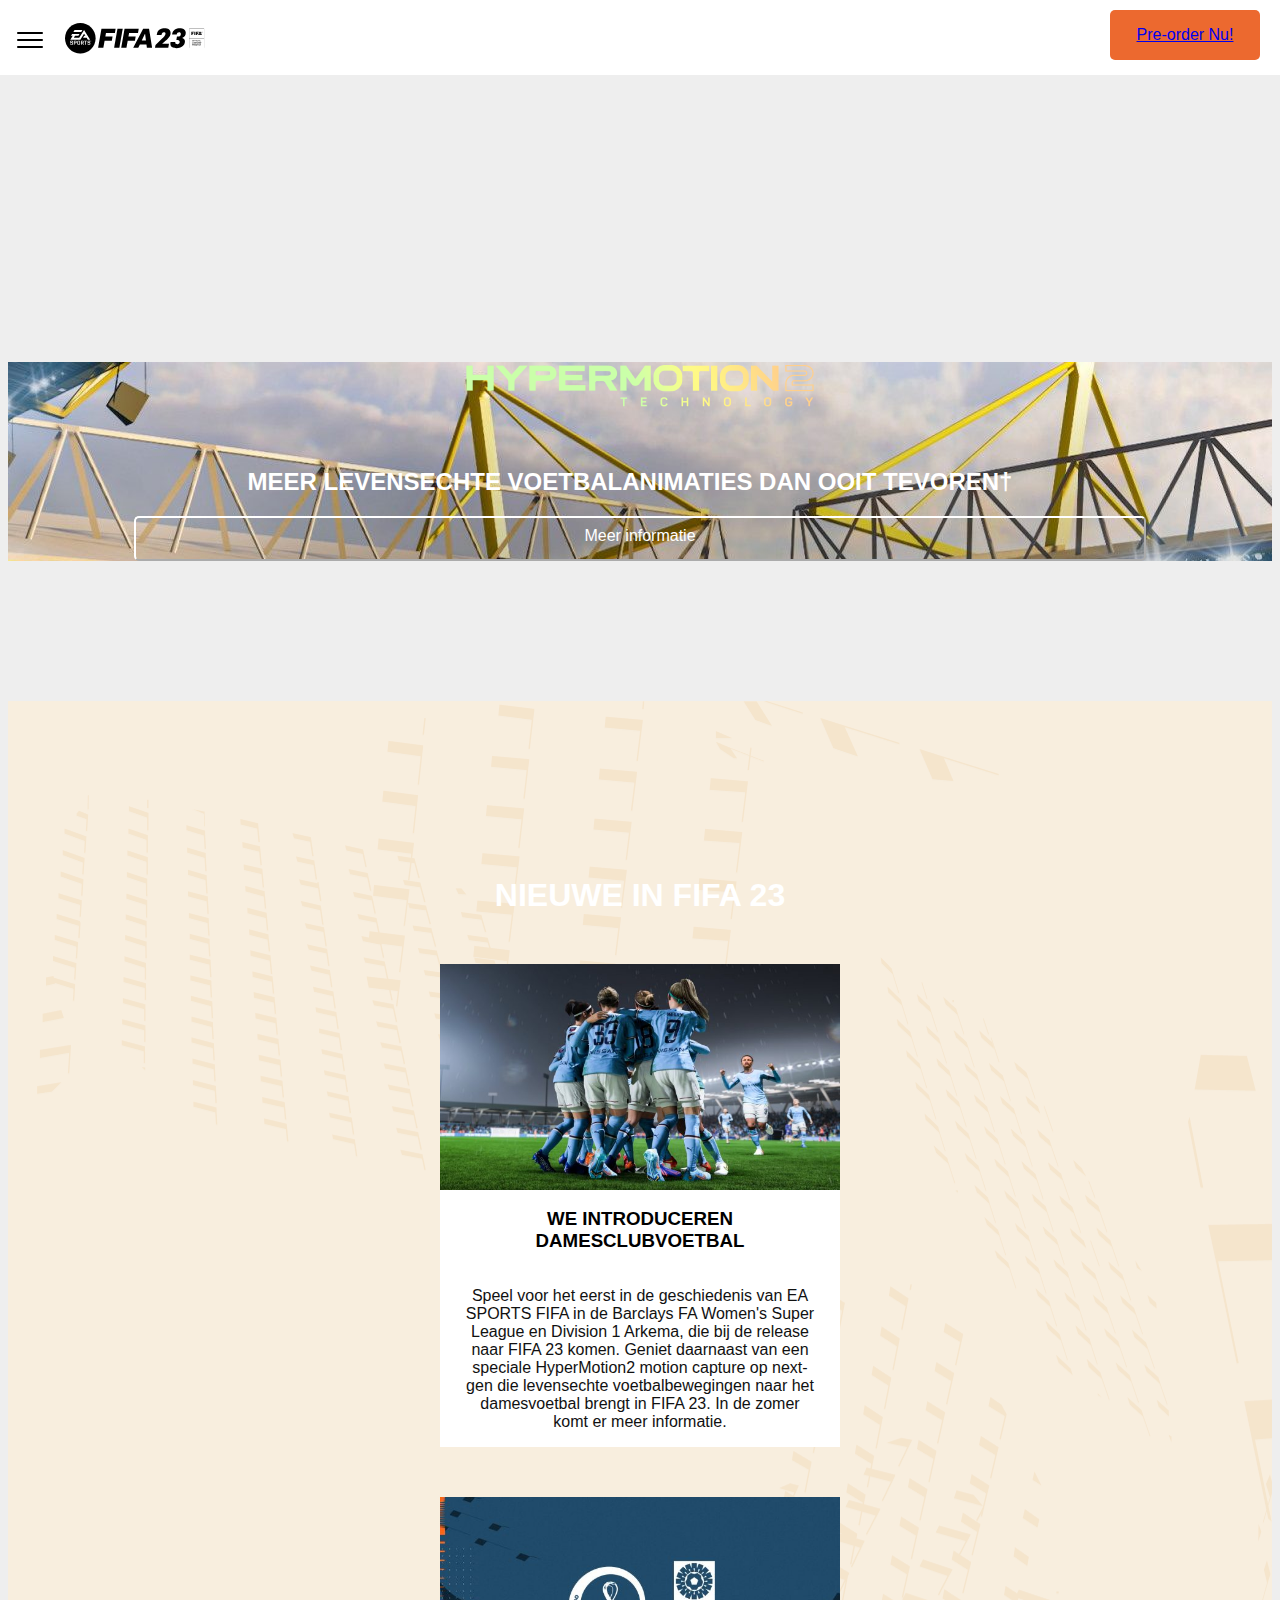
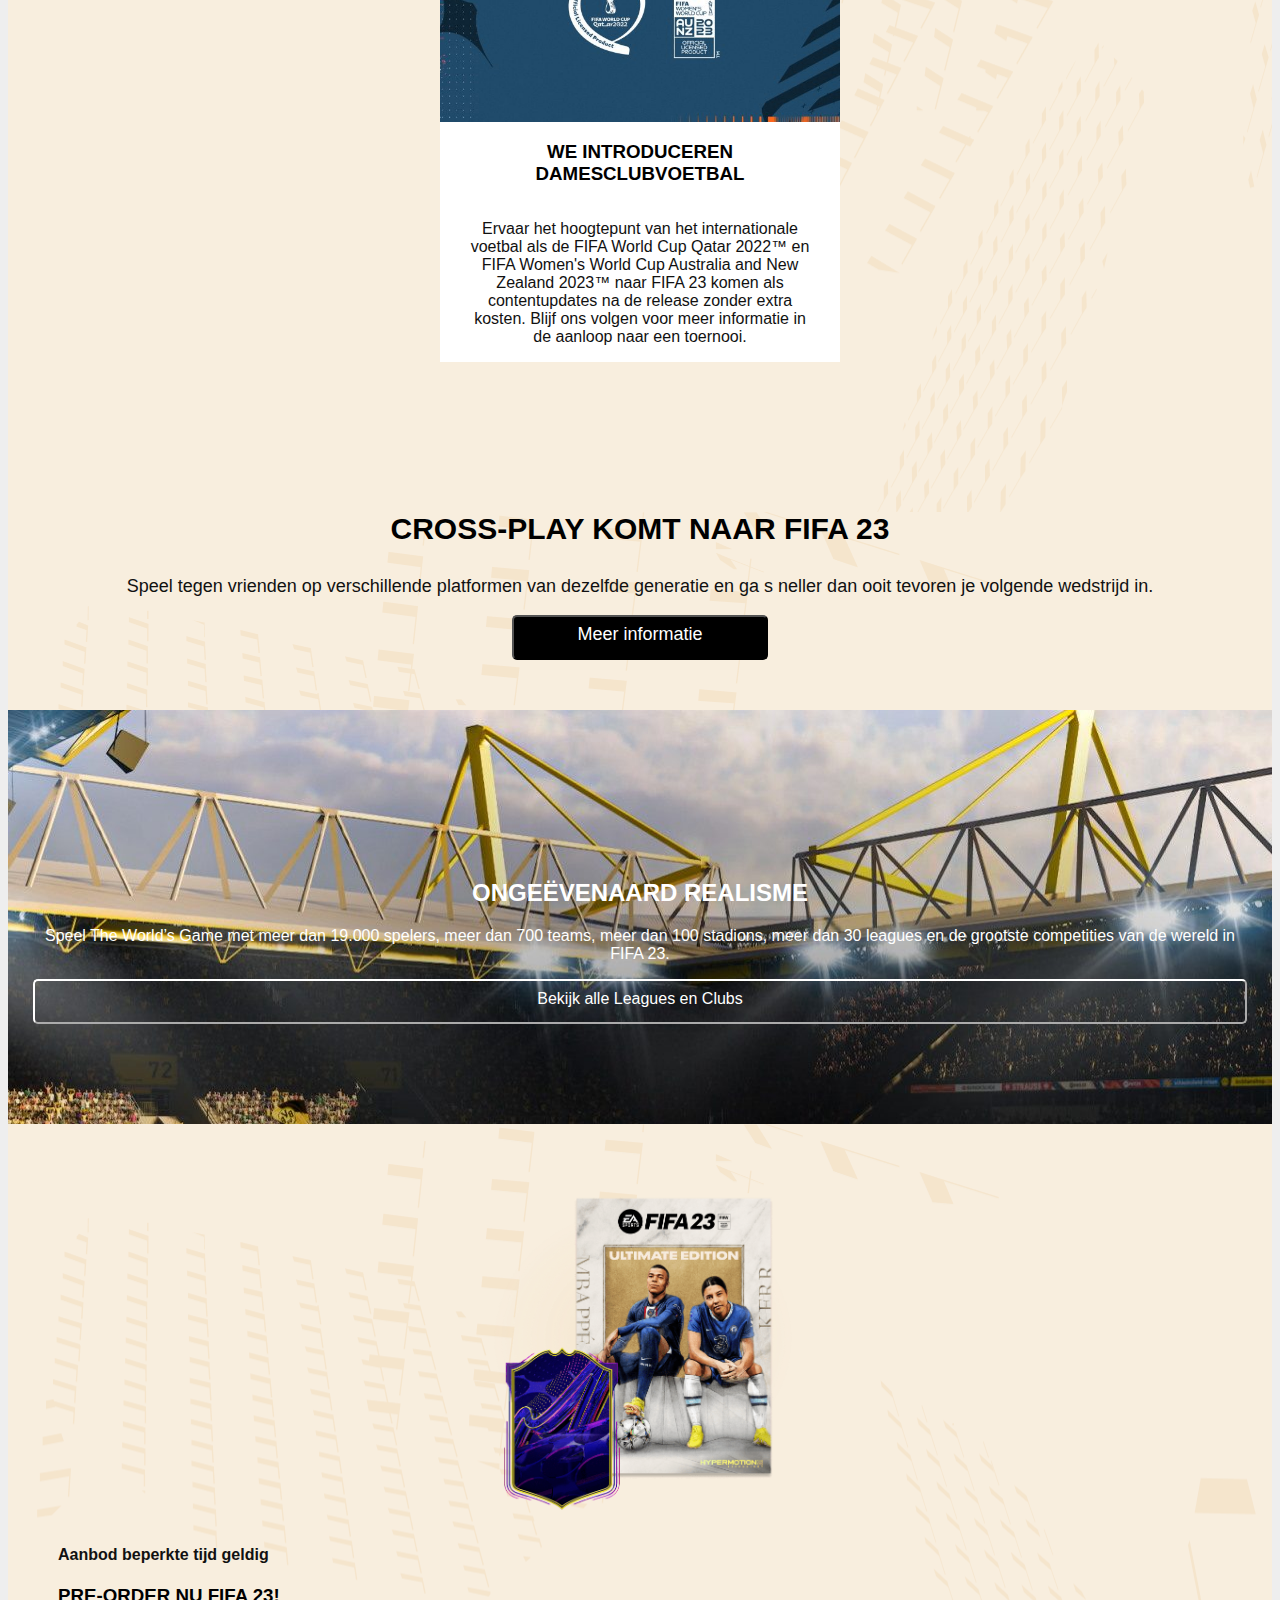
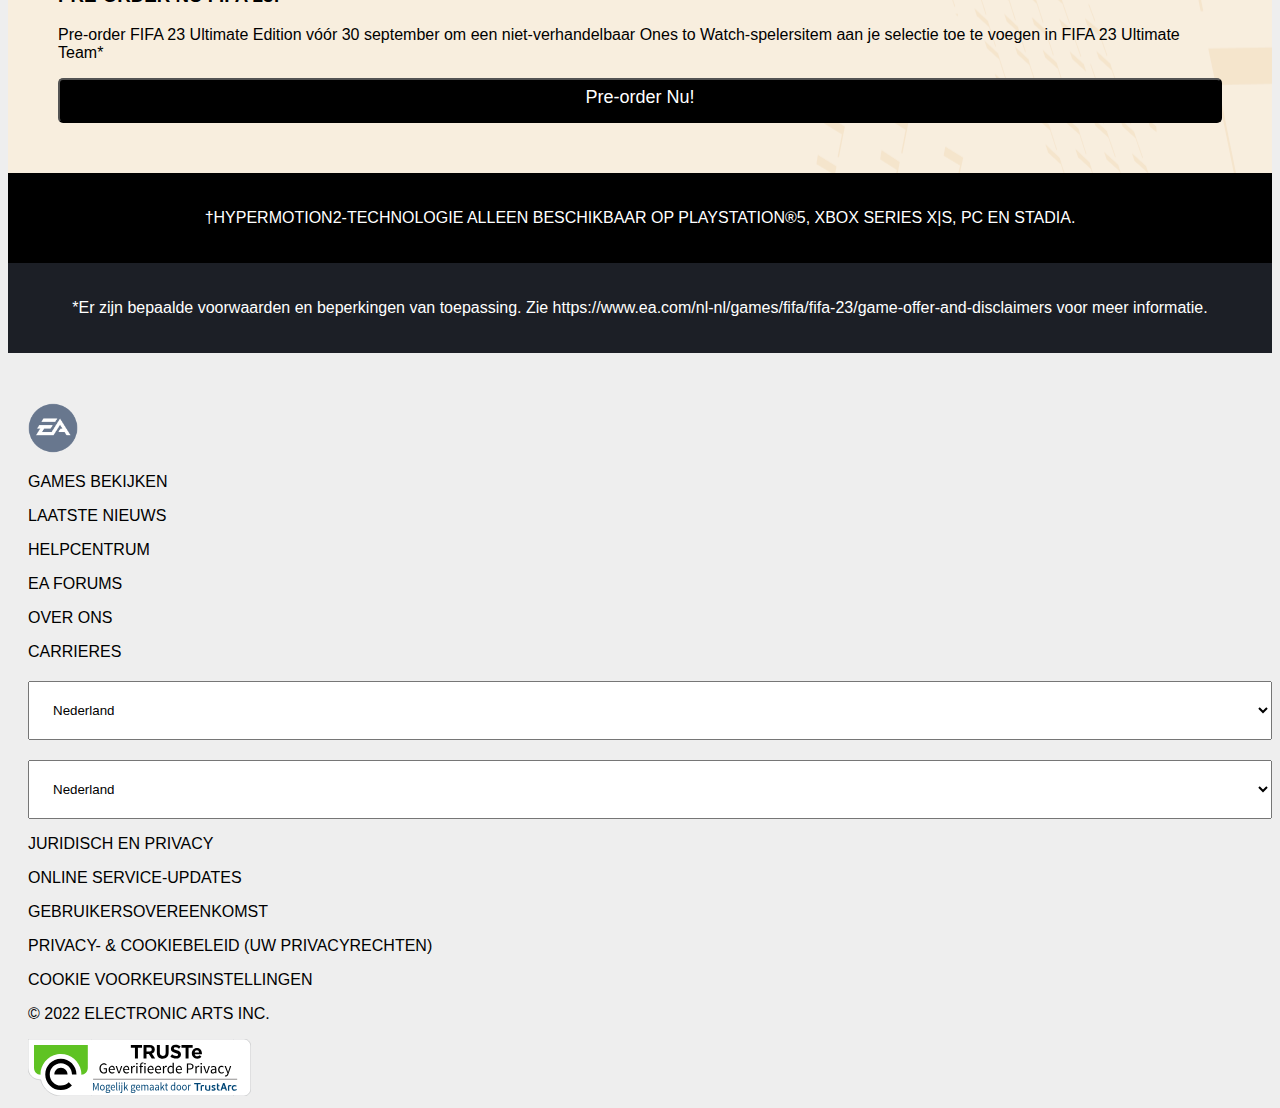
==== index.html @ e49f70f6 "pagina 2 gemaakt en aangekleed" ====
<!doctype html>
<html lang="nl">
	
<head>
	<meta charset="UTF-8">
	<meta name="author" content="jouw naam">
	<meta name="viewport" content="width=device-width, initial-scale=1">
	
	<title>Fifa 23 Pre-Order</title>
	<link href="//db.onlinewebfonts.com/c/981d67528edb4fba5f7bcf3f1bf92a92?family=NeuePlakTextW04-Regular" rel="stylesheet" type="text/css"/>	<link href="//db.onlinewebfonts.com/c/d3a85c6c38eeb78ad624d05db74526bd?family=Neue+Plak+W01" rel="stylesheet" type="text/css"/>
	<link href="styles/style.css" rel="stylesheet">
	<link href="https://github.com/Fayaaz036/FrontendDev/blob/master/styles/style.css" rel="stylesheet">
	<link rel="icon" type="image/svg+xml" href="images/favicon.svg">
</head>

<body class="home">

<header>
	<nav>
		<ul>
			<li><a>INFO</a></li>
			<li><a>KENMERKEN</a></li>
			<li><a>ULTIMATE TEAM</a></li>
			<li><a>COMMUNITY</a></li>
			<li><a>NIEUWS & MEDIA</a></li>
		</ul>
		<button>
			<img src="images/icons8-menu-30.png" alt="">
		</button>

		<img src="images/fifa23-logo-nav.svg" alt="Fifa 23">

		<button class="oranje">
			<a href="info.html">Pre-order Nu!</a>
		</button>

	</nav>

</header>

	<section>
		<!--
		<img src="images/f23-announce-ticker-logo%20(2).svg" alt="logo fifa">
		<p>POWERED BY FOOTBALL</p>
		<img src="images/f23-announce-ticker-logo%20(2).svg" alt="logo fifa">
		<p>THE WORLD’S GAME</p>
		-->
	</section>


	<section>
		<video autoplay loop muted="muted" id="videoplayer">
			<source src="video/video.mp4" type="video/mp4" >

		</video>
		<section>
			<img src="images/hyperlogo.png" alt="Hypermotion">
			<h2>MEER LEVENSECHTE VOETBALANIMATIES DAN OOIT TEVOREN†</h2>
			<button class="doorzichtig">Meer informatie</button>
		</section>

	</section>

	<section>
			<h2>Nieuwe in fifa 23</h2>

			<article>
				<img src="images/vrouwenvoetbal.jpg" alt="Vrouwenvoetbal">
				<h3>we introduceren damesclubvoetbal</h3>
				<p>Speel voor het eerst in de geschiedenis van EA SPORTS FIFA in de Barclays FA Women's
					Super League en Division 1 Arkema, die bij de release naar FIFA 23 komen. Geniet
					daarnaast van een speciale HyperMotion2 motion capture op next-gen die levensechte
					voetbalbewegingen naar het damesvoetbal brengt in FIFA 23.
					In de zomer komt er meer informatie.</p>
			</article>

			<article>
				<img src="images/womenleague.jpeg" alt="Vrouwen Competitie">
				<h3>we introduceren damesclubvoetbal</h3>
				<p>Ervaar het hoogtepunt van het internationale voetbal als de FIFA World Cup Qatar
					2022™ en FIFA Women's World Cup Australia and New Zealand 2023™ naar FIFA 23
					komen als contentupdates na de release zonder extra kosten.
					Blijf ons volgen voor meer informatie in de aanloop naar een toernooi.</p>
			</article>
	</section>

	<section>
				<h3>CROSS-PLAY KOMT NAAR FIFA 23
				</h3>
				<p>Speel tegen vrienden op verschillende platformen van dezelfde generatie en ga s
					neller dan ooit tevoren je volgende wedstrijd in.
				</p>
				<button class="zwart">Meer informatie</button>
	</section>

	<section>
		<h2>ONGEËVENAARD REALISME
		</h2>
		<p>Speel The World’s Game met meer dan 19.000 spelers, meer dan 700 teams, meer dan 100
			stadions, meer dan 30 leagues en de grootste competities van de wereld in FIFA 23.
		</p>
		<button class="doorzichtig">Bekijk alle Leagues en Clubs</button>
	</section>

	<section>
		<section>
			<img src="images/mbappe.png" alt="Pre Order nu!">
		</section>

		<section>
			<h4>Aanbod beperkte tijd geldig</h4>
			<h3>PRE-ORDER NU FIFA 23!
			</h3>
			<p>Pre-order FIFA 23 Ultimate Edition vóór 30 september om een niet-verhandelbaar
				Ones to Watch-spelersitem aan je selectie toe te voegen in FIFA 23 Ultimate Team*
			</p>
			<button class="zwart">Pre-order Nu!</button>
		</section>



	</section>

	<section>
		<section>

			<p>†HYPERMOTION2-TECHNOLOGIE ALLEEN BESCHIKBAAR OP PLAYSTATION®5, XBOX SERIES X|S, PC EN STADIA.</p>
		</section>

		<section>
			<p>*Er zijn bepaalde voorwaarden en beperkingen van toepassing.
				Zie <a>https://www.ea.com/nl-nl/games/fifa/fifa-23/game-offer-and-disclaimers</a> voor meer informatie.
			</p>
		</section>

	</section>

<footer>
	<section>
		<img src="images/ealogo.png" alt="EA">
	</section>

	<section>
		<p>Games bekijken</p>
		<p>Laatste Nieuws</p>
		<p>Helpcentrum</p>
		<p>EA forums</p>
		<p>Over ons</p>
		<p>Carrieres</p>
	</section>

	<section>
		<form>

			<label for="Currency"></label><select id="Currency" name="cars">
				<option value="Nederland">Nederland</option>
				<option value="Duitsland">Duitsland</option>
				<option value="Belgie">Belgie</option>
				<option value="Frankrijk">Frankrijk</option>
			</select>

			<label for="Taal"></label><select id="Taal" name="cars">
				<option value="Nederland">Nederland</option>
				<option value="Duitsland">Duitsland</option>
				<option value="Belgie">Belgie</option>
				<option value="Frankrijk">Frankrijk</option>
			</select>
			<!-- https://www.w3schools.com/tags/tryit.asp?filename=tryhtml_option_label -->
		</form>
	</section>

	<section>
		<p>Juridisch en privacy</p>
		<p>Online service-updates</p>
		<p>Gebruikersovereenkomst</p>
		<p>Privacy- & cookiebeleid (uw privacyrechten)</p>
		<p>Cookie Voorkeursinstellingen</p>
		<p>© 2022 Electronic Arts Inc.</p>
	</section>

	<section>
		<img src="images/trust.svg" alt="trustpilot">
	</section>

</footer>
<script src="scripts/script.js"></script>

</body>

</html>
---- styles/style.css ----
@import url(//db.onlinewebfonts.com/c/d3a85c6c38eeb78ad624d05db74526bd?family=Neue+Plak+W01); /**************/
@import url(//db.onlinewebfonts.com/c/981d67528edb4fba5f7bcf3f1bf92a92?family=NeuePlakTextW04-Regular);/* CSS REMEDY */
/**************/
*, *::after, *::before {
  box-sizing:border-box;  
}

button, summary {
	cursor: pointer;
}
/*button styles

 */
button.zwart {
    color:white;
    background: black;
    font-family: "NeuePlakTextW04-Regular", sans-serif ;
    border-color:black;
    height:45px;
    font-size:18px;
    padding:5px 5% 10px 5% ;
    border-radius: 5px;
}
button.zwart:hover {
    color:black;
    background: white;
    border-color:black;
}
button.zwart:active {
    color:black;
    background: cornsilk;
    border-color:black;
}

button.doorzichtig {
    color:white;
    background-color: transparent;
    font-family: "NeuePlakTextW04-Regular", sans-serif ;
    border-color:white;
    height:45px;
    font-size:16px;
    padding:5px 15px 10px 15px ;
    border-radius: 5px;
}
button.doorzichtig:hover {
    color:black;
    background-color: white;
    border-color:white;
}
button.doorzichtig:active {
    color:black;
    background-color: cornsilk;
    border-color:white;
}

header button {
    background-color: white;
    height:45px;
    padding:5px 5px 10px 5px ;
    margin-right:10px;
    border:none;
}
.oranje {
    background-color: rgb(236 105 47);
    font-size: 16px;
    padding: 10px;
    height:50px;
    width:150px;
    float: right;
    border-radius: 5px;
}

/*********************/
/* CUSTOM PROPERTIES */
/*********************/
:root {
	/* startje */
	--color-text:#111;
	--color-background:#eee;
    --color-kaart:white;


}





/****************/
/* JOUW STYLING */
/****************/
/*Hamburgermenu

 */
nav {
    position: fixed;
    background: white;
    width:100%;
    padding: 10px;
    top:0;
    left:0;


}

ul {
     list-style-type: none;
     padding-right:10%;
     transform:translateX(-100%);
     left:0;
     right:0;
     height:100%;
     position: fixed;
     top:45px;
     width:100%;
     background-color: white;
     color:black;
     font-size: 20px;
     padding-top: 20px;
     transition: transform 0.5s ease-out;
}

nav.showmenu ul {
    transform:translateX(0%);

}
ul > li {
     padding-bottom:10px;
     border-bottom: 2px solid black;
}

nav > button:first-of-type {
     margin-top: 10px;
}

/* jouw code */

body {
  color:var(--color-text);
  background-color:var(--color-background);
}
p {
    font-family: "NeuePlakTextW04-Regular", sans-serif ;

}
h1,  h2,  h3  {
    text-transform:uppercase;
    font-family: "Neue Plak W01", sans-serif ;

}
.home h3 {
    color:black;
    text-transform: uppercase;
}

h4 {
    font-family: "Neue Plak W01", sans-serif ;

}
header li {
    font-family: "NeuePlakTextW04-Regular", sans-serif ;
    margin: 10px;

}


/* ************************
 1e section css
************************* */
body.home > section:nth-of-type(1)  {
    display:flex;
    background-color: #144162;
    height:50px;
    padding:10px;
    max-width:100%;
}


body > section:nth-of-type(1) > p  {
    color:white;
    font-size: 10px;
    font-family: "Neue Plak W01",sans-serif;

}




/* ************************
 2e section css HYPERMOTION2
************************* */
body.home > section:nth-of-type(2) > video {
    height:850px;
    width:100%;
}
body.home> section:nth-of-type(2) > section  {
    margin-top: -550px;
    display: block;
    text-align: center;
    background-image: url(/images/sectiestadium.jpg);
}
body.home > section:nth-of-type(2) > section > h2 {
    color:white;
    padding-right: 20px;
}
body.home > section:nth-of-type(2) > section > button {
    color:white;
    width:80%
}

body.home > section:nth-of-type(2){
    padding-bottom: 150px;
}

    /* ************************
     3e section css NIEUWE IN FIFA 23
    ************************* */
body.home > section:nth-of-type(3) {
    background-image: url(/images/sectionbg.png);

}
body.home > section:nth-of-type(3)  > h2 {
    text-align: center;
    margin-bottom: 50px;
    font-size: 2em;
}

body.home > section:nth-of-type(3) > article {
    display:grid;
    background-color:var(--color-kaart);
    width:400px;
    height:100%;
    margin-left: auto;
    margin-right: auto;
    margin-bottom:50px;
}
body.home > section:nth-of-type(3)  > article > img {
    width:100%;
}
body.home > section:nth-of-type(3)  > article > p {
    margin-left: 25px;
    margin-right: 25px;
    text-align: center;
}
body.home > section:nth-of-type(3)  > article > h3 {
    text-align: center;
}

body.home > section:nth-of-type(3)  {
    margin-top: -10px;
    padding-top: 150px;
    padding-bottom: 100px;

    background-image: url(/images/sectionbg.png);
    display:flex;
    flex-direction: column;
    justify-content: center;
    align-content: center;

}




/* ************************
 4e section css Crossplay
************************* */
body.home > section:nth-of-type(4) h3  {
    font-size:30px;
}

body.home > section:nth-of-type(4){
    background-image: url(/images/sectionbg.png);
    margin-top:-30px;
    text-align: center;
    padding-bottom:50px;
}

body.home > section:nth-of-type(4) p{
    font-size:18px;
    padding-left: 30px;
    padding-right: 30px;


}




/* ************************
 5e section css Ongevenaarde realisme
************************* */
body.home > section:nth-of-type(5)  {
    background-image: url(/images/sectiestadium.jpg);
    padding: 150px 25px 100px 25px;
    text-align: center;


}
body.home > section:nth-of-type(5) > button  {
    width:100%;
}
body.home > section:nth-of-type(5)  > p{
    color: white;
    text-align: center;

}
body.home > section:nth-of-type(5) > h2{
    color: white;

}


/* ************************
 6e section css AANBOD BEPERKTE TIJD GELDIg
************************* */
body.home > section:nth-of-type(6)  {
    background-image: url(/images/sectionbg.png);
    padding:50px;


}
body.home > section:nth-of-type(6) > section:nth-child(1)  > img{
    height:350px;
    display: block;
    margin-left: auto;
    margin-right: auto;
}
body.home > section:nth-of-type(6) > section:nth-child(2)  > button {
    width: 100%;
}
body.home > section:nth-of-type(6)  p{
    color:black;
}



/* ************************
 7e section css Hypermotion is alleen beschikbaar op:
************************* */
body.home > section:nth-of-type(7) > section:nth-child(1) {
    background-color: black;
    padding-top:10px;
    padding-bottom:10px;
}
body.home > section:nth-of-type(7) > section:nth-child(1) > p {
    color: white;
    padding-top:10px;
    padding-bottom:10px;
    text-align: center;
}

body.home > section:nth-of-type(7) > section:nth-child(2) {
    background-color: #1C1F26;
    padding-top:10px;
    padding-bottom:10px;
}
body.home > section:nth-of-type(7) > section:nth-child(2) > p {
    color: white;
    padding-top:10px;
    padding-bottom:10px;
    text-align: center;
}

/* ************************
Footer
************************* */
footer > section {
    margin-left:20px;
}
footer > section:nth-child(1) {
    margin-top:50px;

}
footer > section:nth-child(1) > img{
    height:50px;
}
footer > section:nth-of-type(2) > p {
    text-transform: uppercase;
    color:black;
}
footer > section:nth-child(4) > p {
    text-transform: uppercase;
    color:black;
}

footer > section:nth-of-type(3) > form >  select {
    display:flex;
    width: 100%;
    margin-top: 20px;
    padding: 20px;
}



/* PAGINA 2 INFORMATIE
*****************************************
 */

.info p, h1, h2, h3{
    color:white;
}

main {
width:470px!important;
}

/*
Videos op de pagina
 */
#video1 {
    margin-top:50px;
    width:100%;
}
 #video2, #video3, #video4, #video5, #video6 {
    margin-top:-20px;
    margin-bottom:-10px;
    width:100%;
}



/*
video met achtergrond sectie 1
*/

body.info > main > section:nth-of-type(1) > section {
    display: block;
    text-align: center;
    margin: -500px 25px 250px 25px;
}
/*
HYPERMOTION2 TECHNOLOGIE†
ULTRAREALISTISCHE GAMEPLAY
 */

/*
Geavanceerde t/m de dameswedstrijd
 */
body.info > main > section:nth-of-type(2) > article  {
    margin-top:-20px;
    background: black;
    padding: 25px;
}


/*
Geavanceerde t/m de dameswedstrijd
 */
body.info > main > section:nth-of-type(3) > article  {
    margin-top:-20px;
    background: black;
    padding: 25px;
    text-align: center;
}

body.info > main > section:nth-of-type(4) > article  {
    margin-top:-20px;
    background: black;
    padding: 25px;
}
body.info > main > section:nth-of-type(4) > img  {
width:100%;
}

body.info > main > section:nth-of-type(5)  {
    height:500px;
    margin-top:-20px;
    background: black;
    padding: 25px;
    text-align: center;
}

body.info > main > section:nth-of-type(6)  {
    background-image: url(/images/sectionbg.png);
    padding:50px;


}
body.info > main > section:nth-of-type(6) > section:nth-child(1)  > img{
    height:350px;
    display: block;
    margin-left: auto;
    margin-right: auto;
}
body.info > main > section:nth-of-type(6) > section:nth-child(2)  > button {
    width: 100%;
}
body.info > main > section:nth-of-type(6)  p{
    color:black;
}



/* ************************
 7e section css Hypermotion is alleen beschikbaar op:
************************* */
body.info > main > section:nth-of-type(7) > section:nth-child(1) {
    background-color: black;
    padding-top:10px;
    padding-bottom:10px;
}
body.info > main > section:nth-of-type(7) > section:nth-child(1) > p {
    color: white;
    padding-top:10px;
    padding-bottom:10px;
    text-align: center;
}

body.info > main > section:nth-of-type(7) > section:nth-child(2) {
    background-color: #1C1F26;
    padding-top:10px;
    padding-bottom:10px;
}
body.info > main > section:nth-of-type(7) > section:nth-child(2) > p {
    color: white;
    padding-top:10px;
    padding-bottom:10px;
    text-align: center;
}
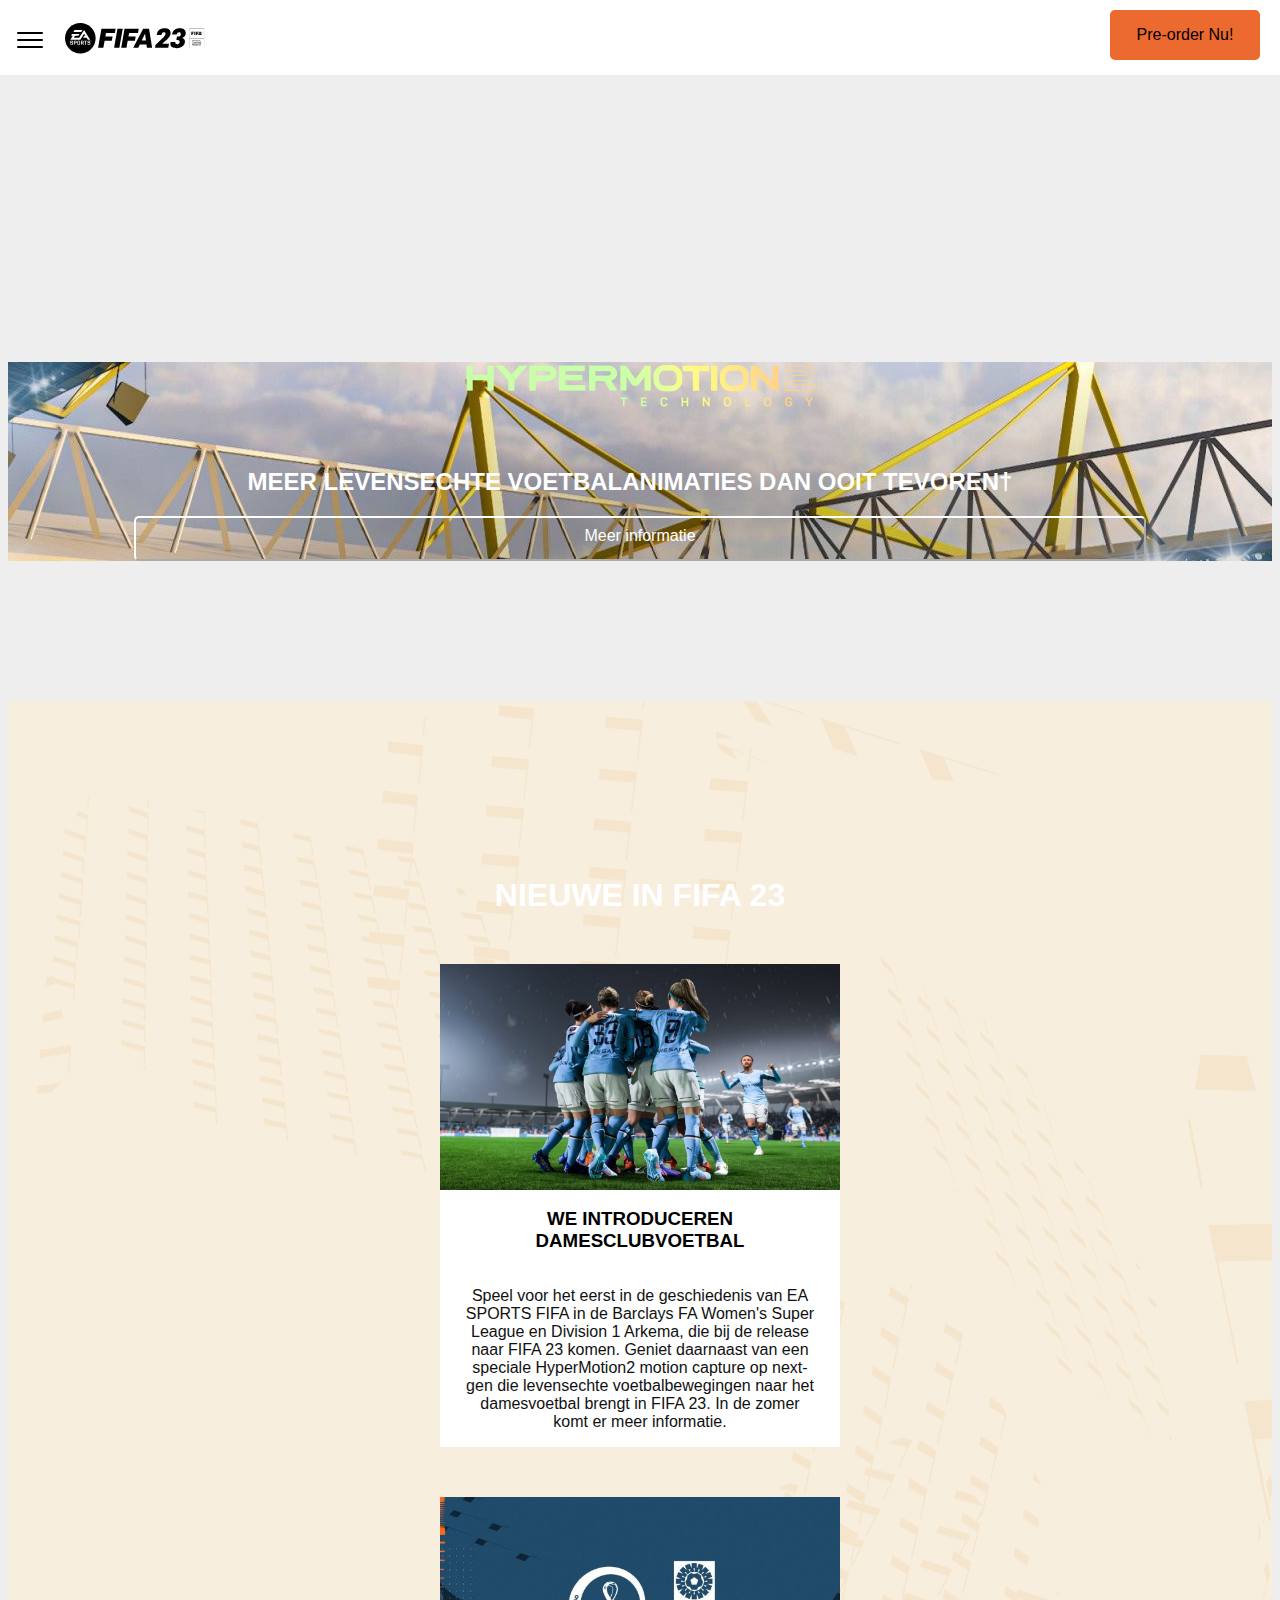
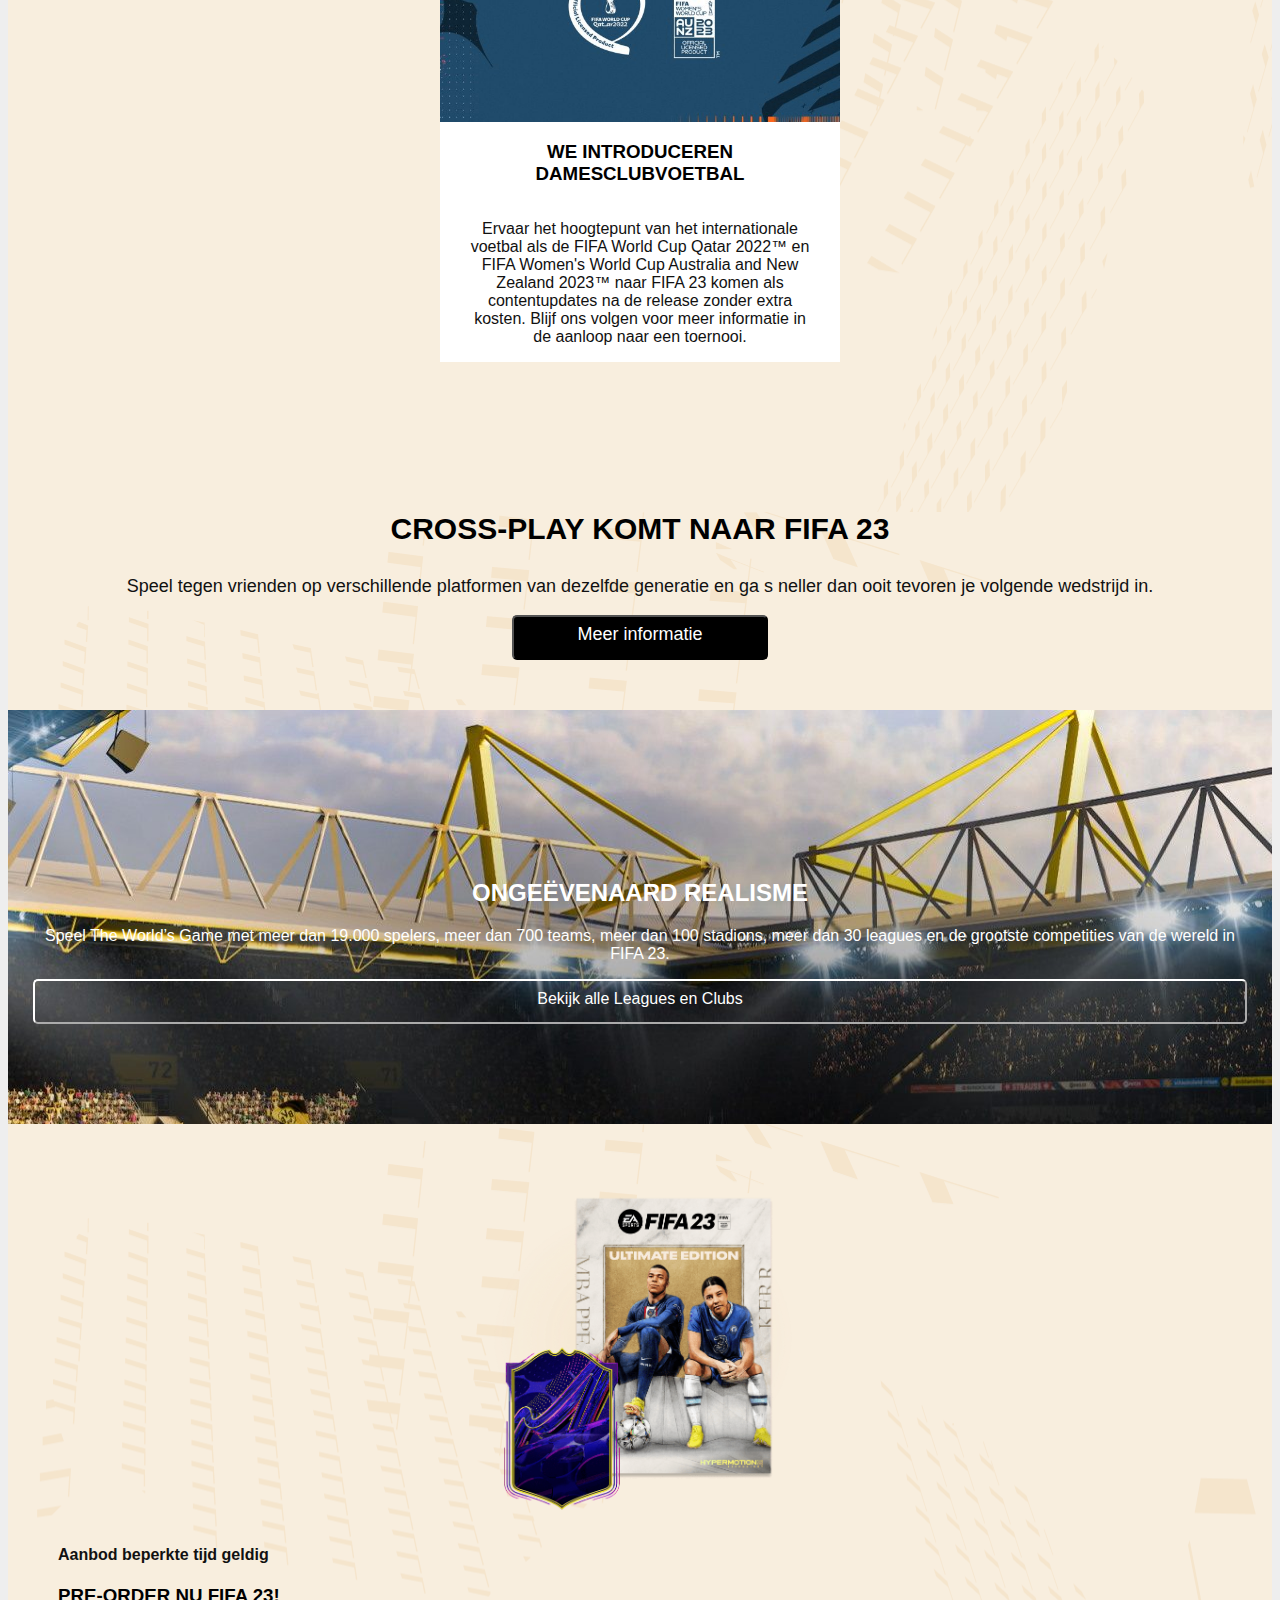
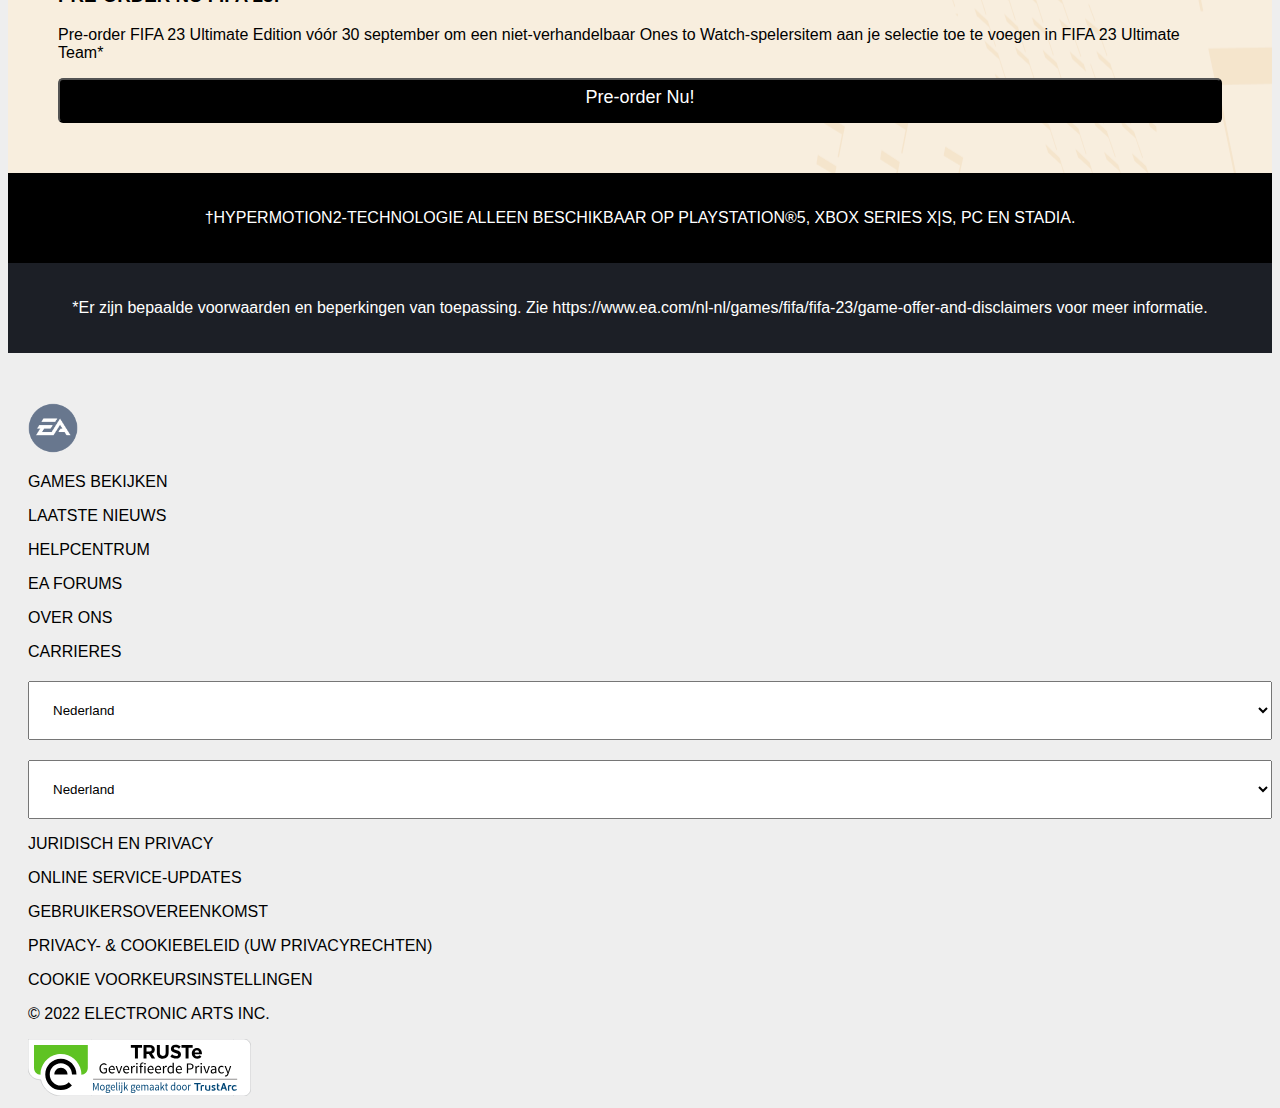
==== commit fdec5140: "pagina 2 gemaakt en aangekleed" ====
--- a/index.html
+++ b/index.html
@@ -9,7 +9,6 @@
 	<title>Fifa 23 Pre-Order</title>
 	<link href="//db.onlinewebfonts.com/c/981d67528edb4fba5f7bcf3f1bf92a92?family=NeuePlakTextW04-Regular" rel="stylesheet" type="text/css"/>	<link href="//db.onlinewebfonts.com/c/d3a85c6c38eeb78ad624d05db74526bd?family=Neue+Plak+W01" rel="stylesheet" type="text/css"/>
 	<link href="styles/style.css" rel="stylesheet">
-	<link href="https://github.com/Fayaaz036/FrontendDev/blob/master/styles/style.css" rel="stylesheet">
 	<link rel="icon" type="image/svg+xml" href="images/favicon.svg">
 </head>
 
@@ -31,7 +30,7 @@
 		<img src="images/fifa23-logo-nav.svg" alt="Fifa 23">
 
 		<button class="oranje">
-			<a href="info.html">Pre-order Nu!</a>
+			Pre-order Nu!
 		</button>
 
 	</nav>
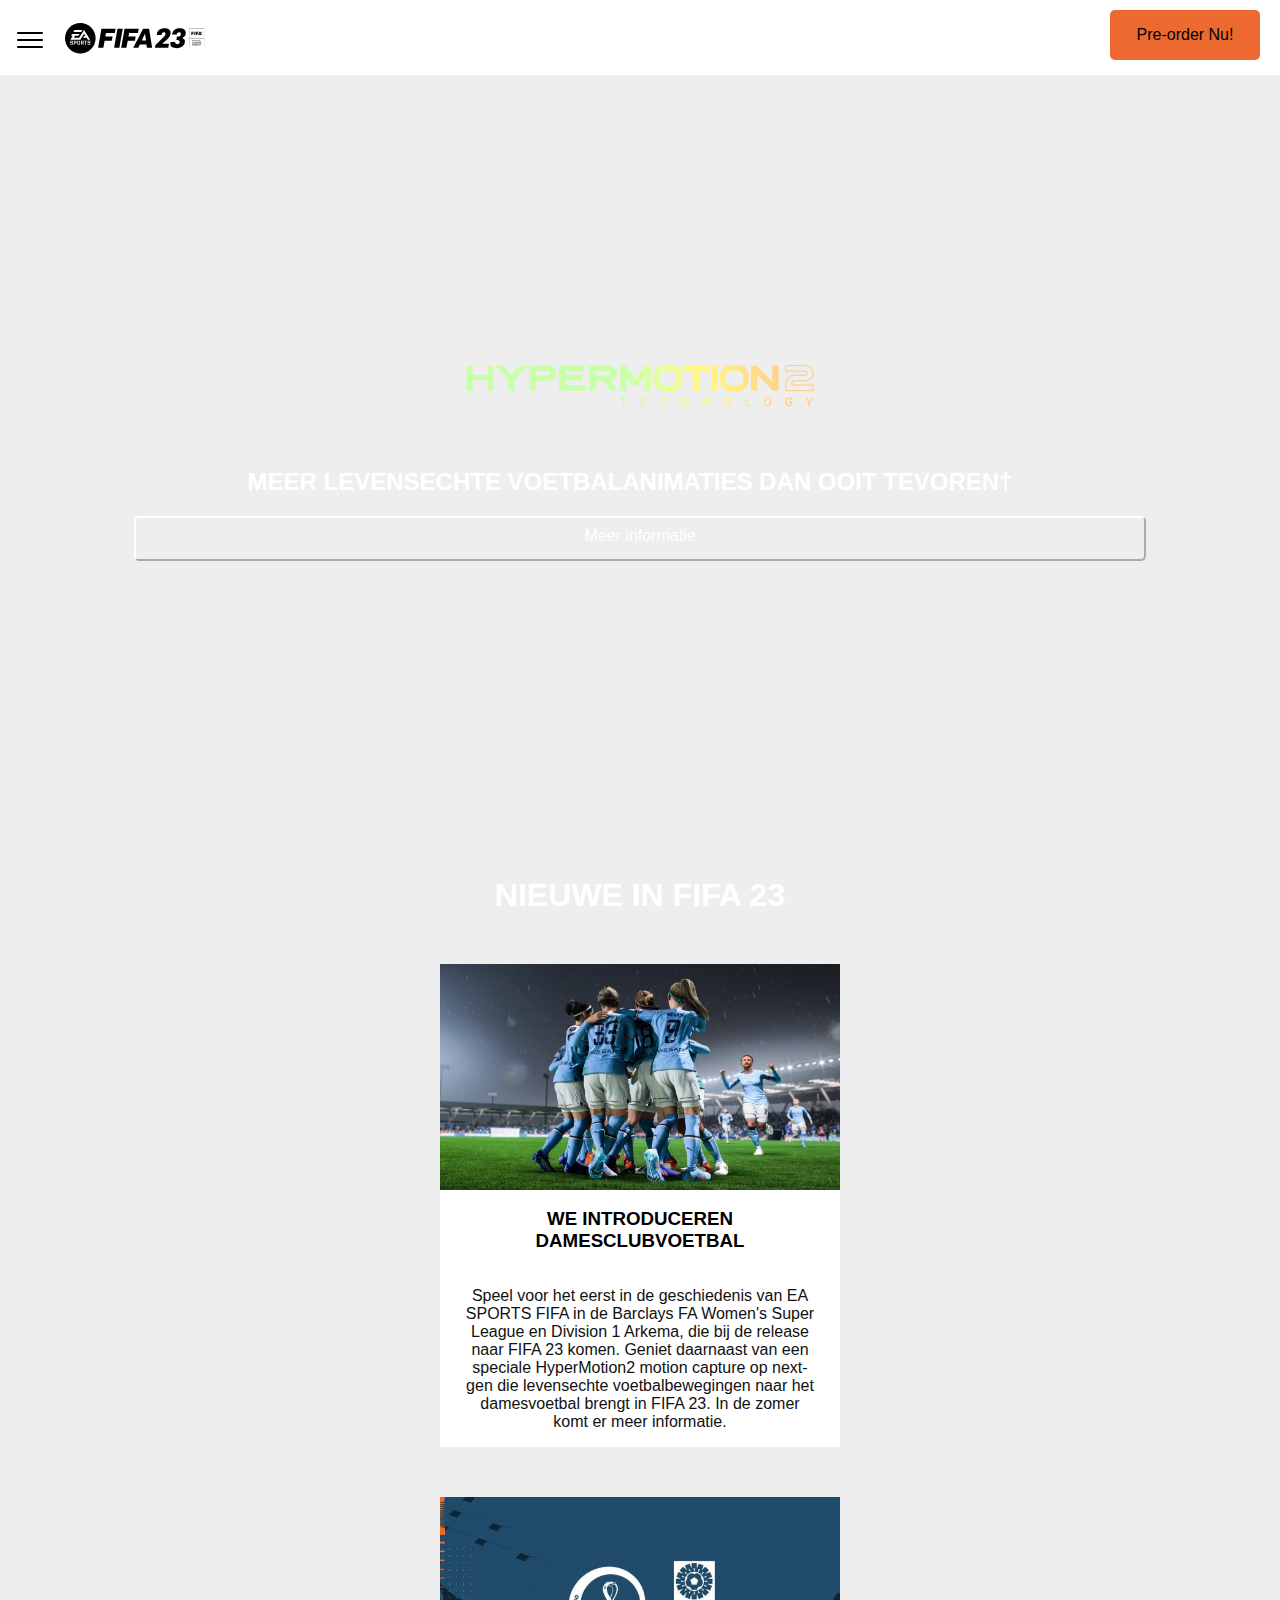
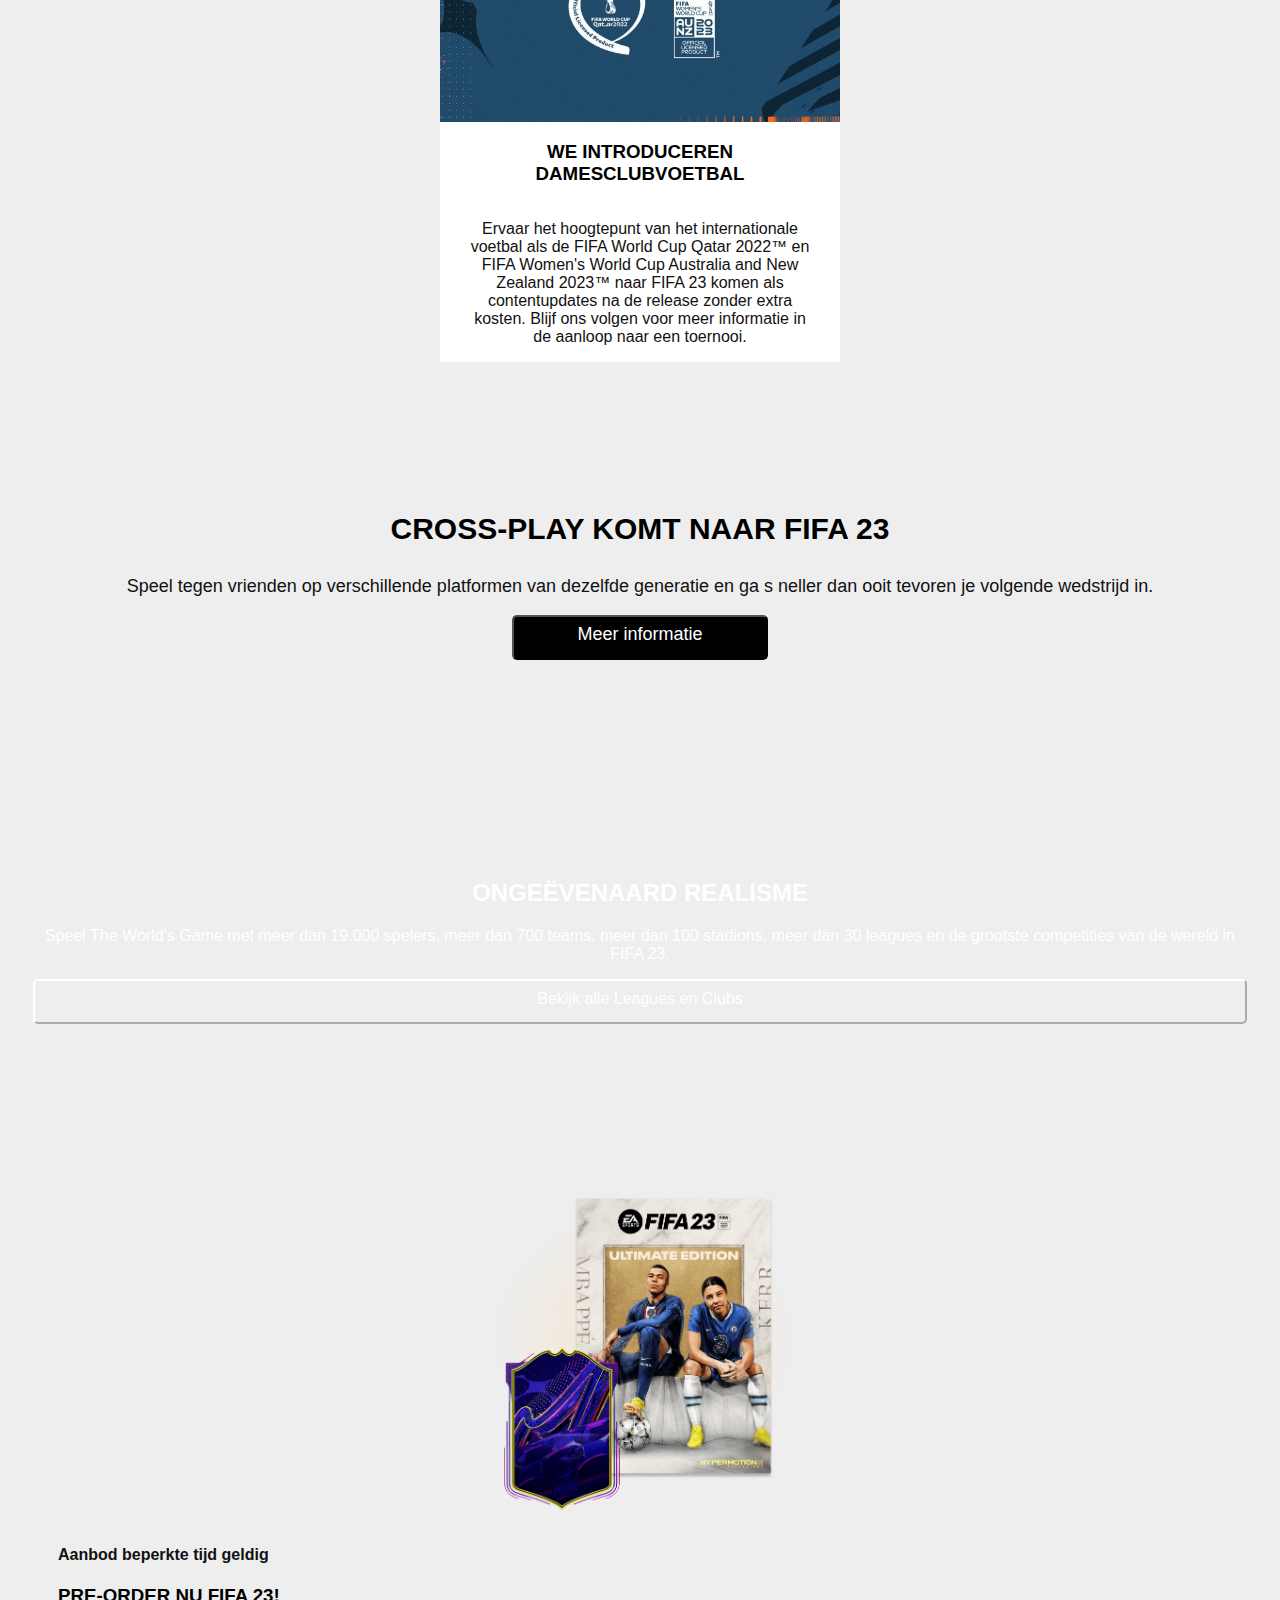
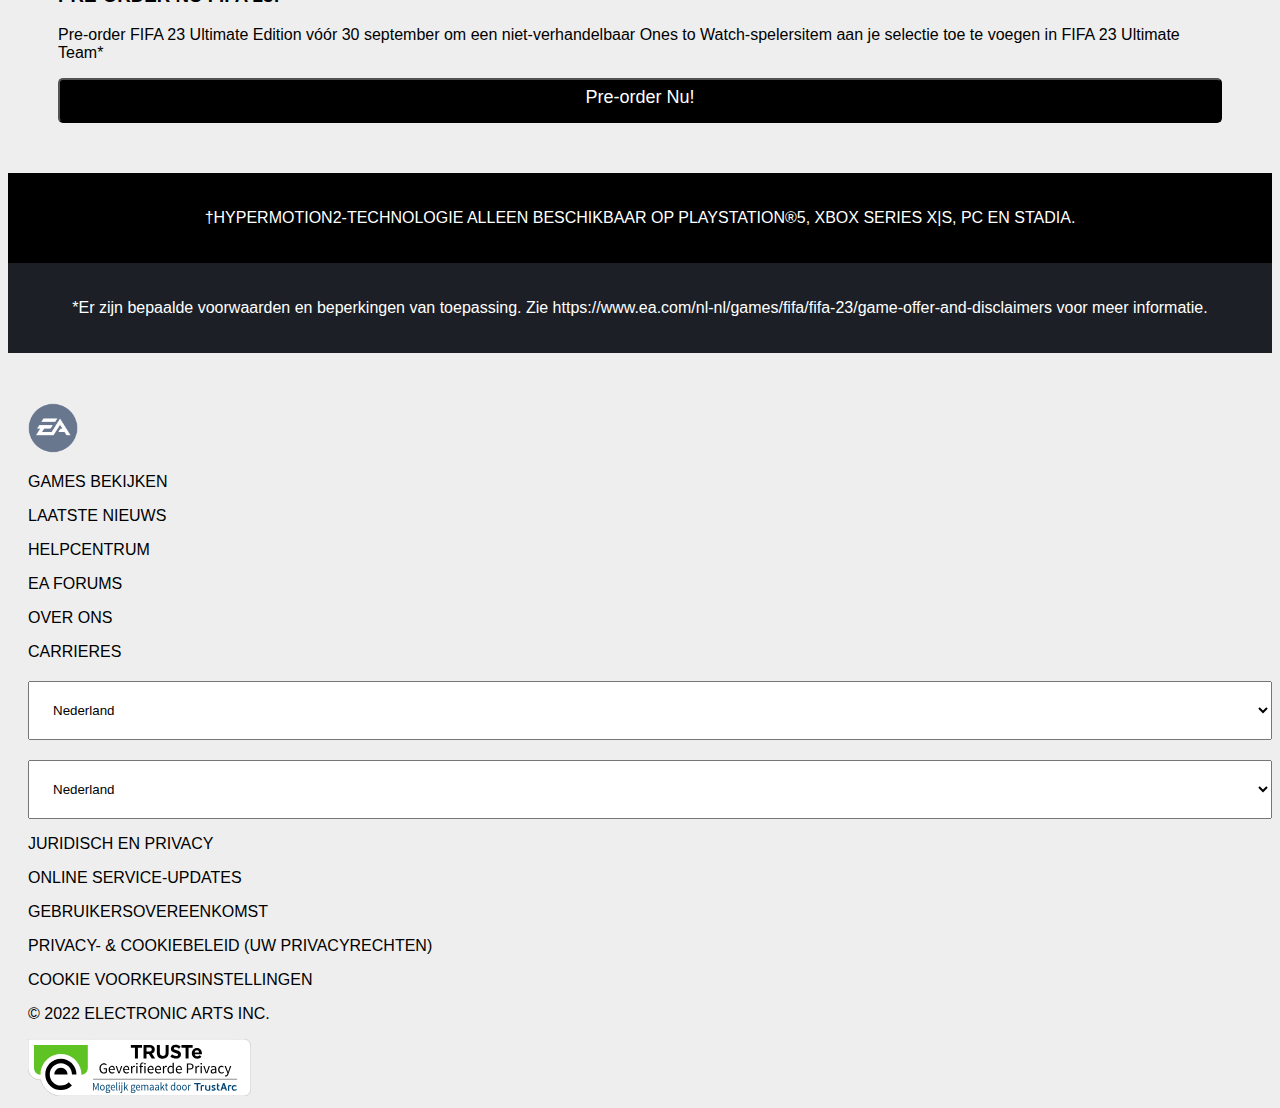
==== commit 23b77d52: "pagina 2 gemaakt en aangekleed" ====
--- a/index.html
+++ b/index.html
@@ -7,7 +7,6 @@
 	<meta name="viewport" content="width=device-width, initial-scale=1">
 	
 	<title>Fifa 23 Pre-Order</title>
-	<link href="//db.onlinewebfonts.com/c/981d67528edb4fba5f7bcf3f1bf92a92?family=NeuePlakTextW04-Regular" rel="stylesheet" type="text/css"/>	<link href="//db.onlinewebfonts.com/c/d3a85c6c38eeb78ad624d05db74526bd?family=Neue+Plak+W01" rel="stylesheet" type="text/css"/>
 	<link href="styles/style.css" rel="stylesheet">
 	<link rel="icon" type="image/svg+xml" href="images/favicon.svg">
 </head>
--- a/styles/style.css
+++ b/styles/style.css
@@ -1,6 +1,8 @@
-@import url(//db.onlinewebfonts.com/c/d3a85c6c38eeb78ad624d05db74526bd?family=Neue+Plak+W01); /**************/
+/******
+	<link href="//db.onlinewebfonts.com/c/981d67528edb4fba5f7bcf3f1bf92a92?family=NeuePlakTextW04-Regular" rel="stylesheet" type="text/css"/>	<link href="//db.onlinewebfonts.com/c/d3a85c6c38eeb78ad624d05db74526bd?family=Neue+Plak+W01" rel="stylesheet" type="text/css"/>
+@import url(//db.onlinewebfonts.com/c/d3a85c6c38eeb78ad624d05db74526bd?family=Neue+Plak+W01);
 @import url(//db.onlinewebfonts.com/c/981d67528edb4fba5f7bcf3f1bf92a92?family=NeuePlakTextW04-Regular);/* CSS REMEDY */
-/**************/
+
 *, *::after, *::before {
   box-sizing:border-box;  
 }
@@ -197,7 +199,7 @@
     margin-top: -550px;
     display: block;
     text-align: center;
-    background-image: url(/images/sectiestadium.jpg);
+    background-image: url(images/sectiestadium.jpg);
 }
 body.home > section:nth-of-type(2) > section > h2 {
     color:white;
@@ -216,7 +218,7 @@
      3e section css NIEUWE IN FIFA 23
     ************************* */
 body.home > section:nth-of-type(3) {
-    background-image: url(/images/sectionbg.png);
+    background-image: url(images/sectionbg.png);
 
 }
 body.home > section:nth-of-type(3)  > h2 {
@@ -251,7 +253,7 @@
     padding-top: 150px;
     padding-bottom: 100px;
 
-    background-image: url(/images/sectionbg.png);
+    background-image: url(images/sectionbg.png);
     display:flex;
     flex-direction: column;
     justify-content: center;
@@ -270,7 +272,7 @@
 }
 
 body.home > section:nth-of-type(4){
-    background-image: url(/images/sectionbg.png);
+    background-image: url(images/sectionbg.png);
     margin-top:-30px;
     text-align: center;
     padding-bottom:50px;
@@ -291,7 +293,7 @@
  5e section css Ongevenaarde realisme
 ************************* */
 body.home > section:nth-of-type(5)  {
-    background-image: url(/images/sectiestadium.jpg);
+    background-image: url(images/sectiestadium.jpg);
     padding: 150px 25px 100px 25px;
     text-align: center;
 
@@ -315,7 +317,7 @@
  6e section css AANBOD BEPERKTE TIJD GELDIg
 ************************* */
 body.home > section:nth-of-type(6)  {
-    background-image: url(/images/sectionbg.png);
+    background-image: url(images/sectionbg.png);
     padding:50px;
 
 
@@ -472,7 +474,7 @@
 }
 
 body.info > main > section:nth-of-type(6)  {
-    background-image: url(/images/sectionbg.png);
+    background-image: url(images/sectionbg.png);
     padding:50px;
 
 
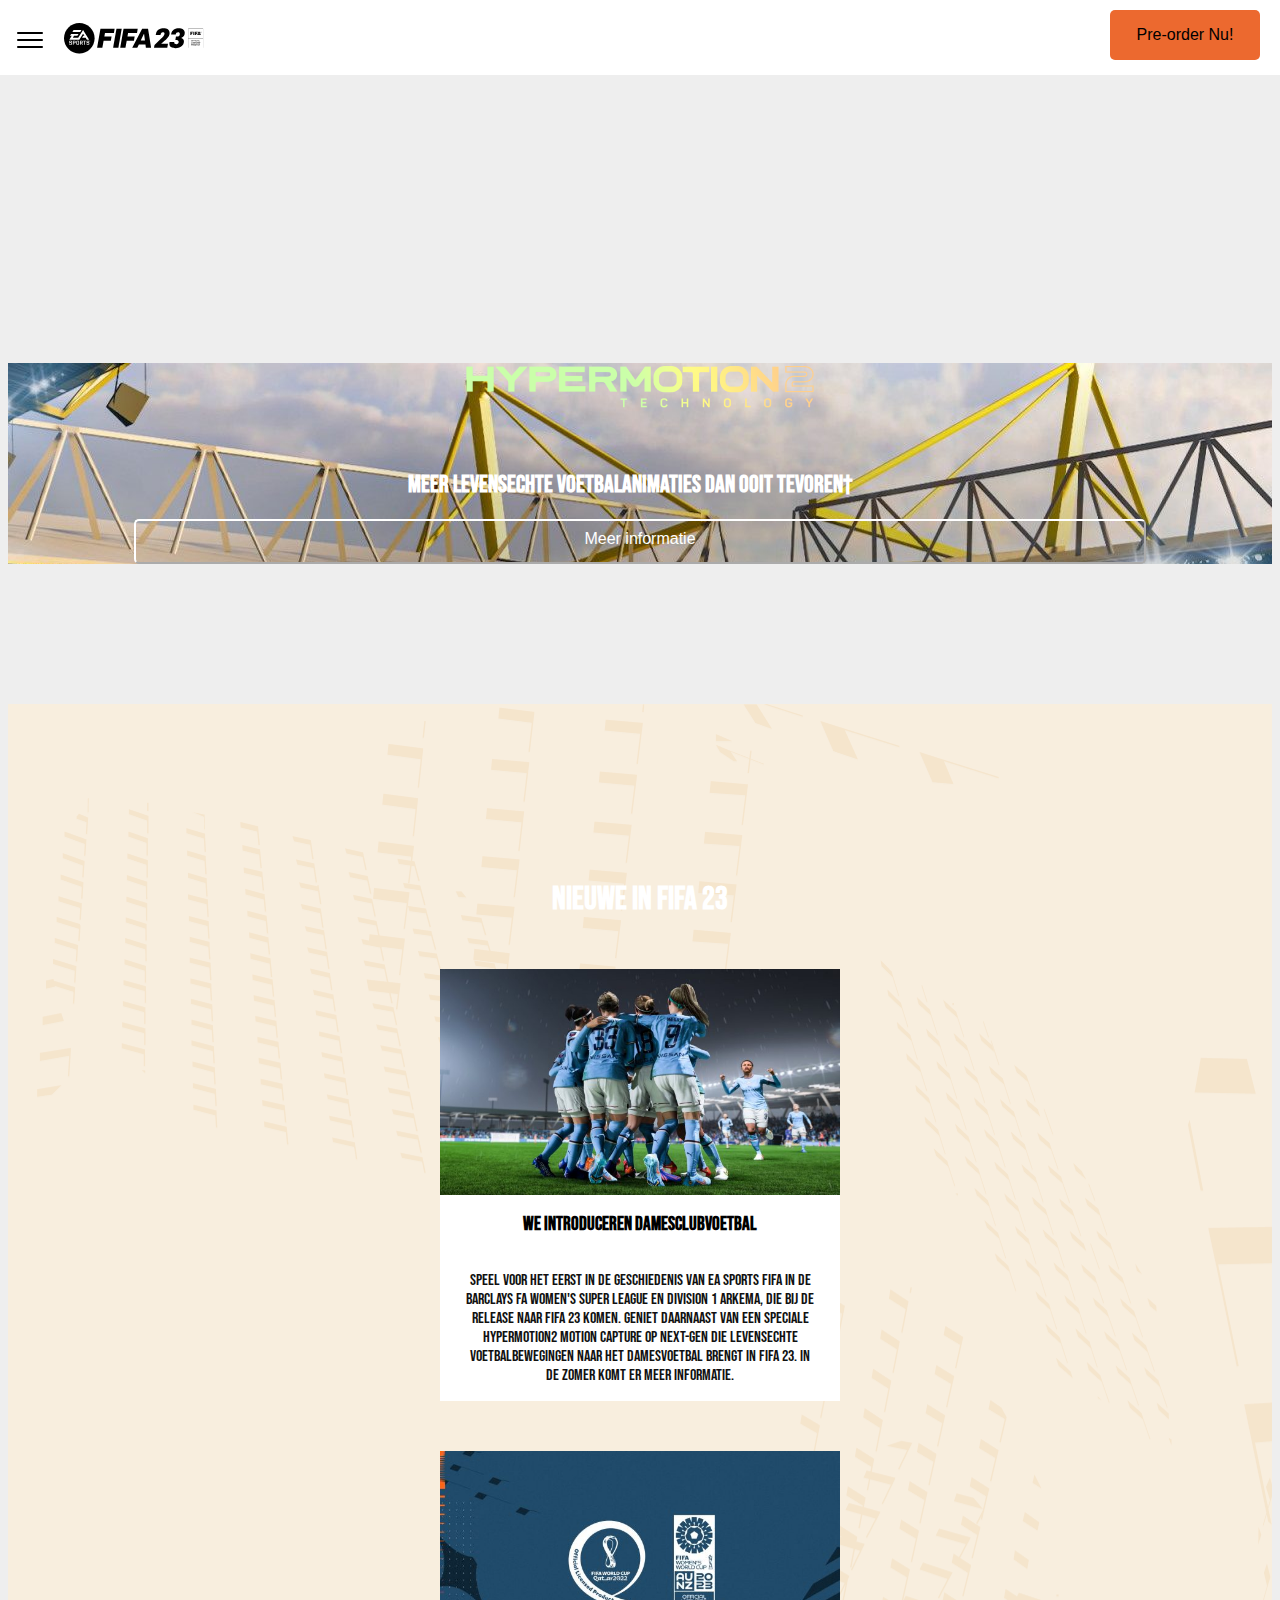
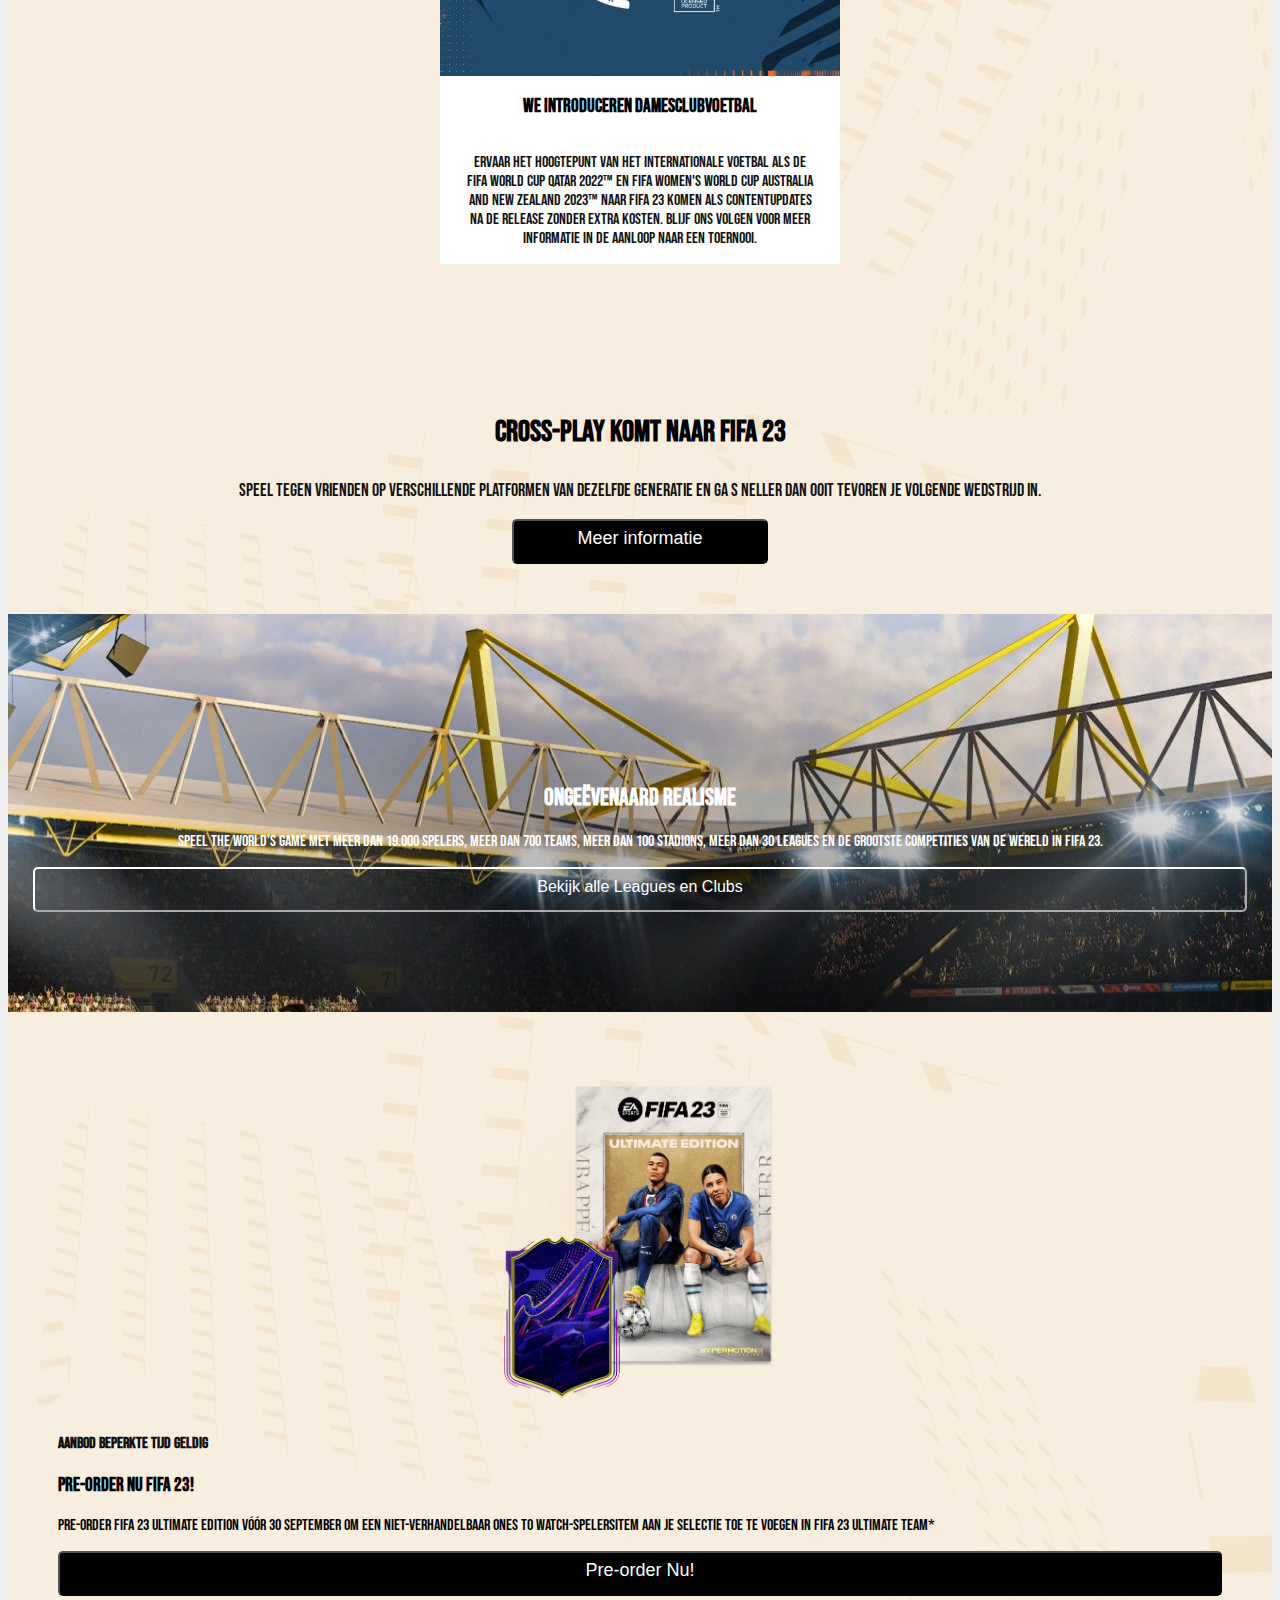
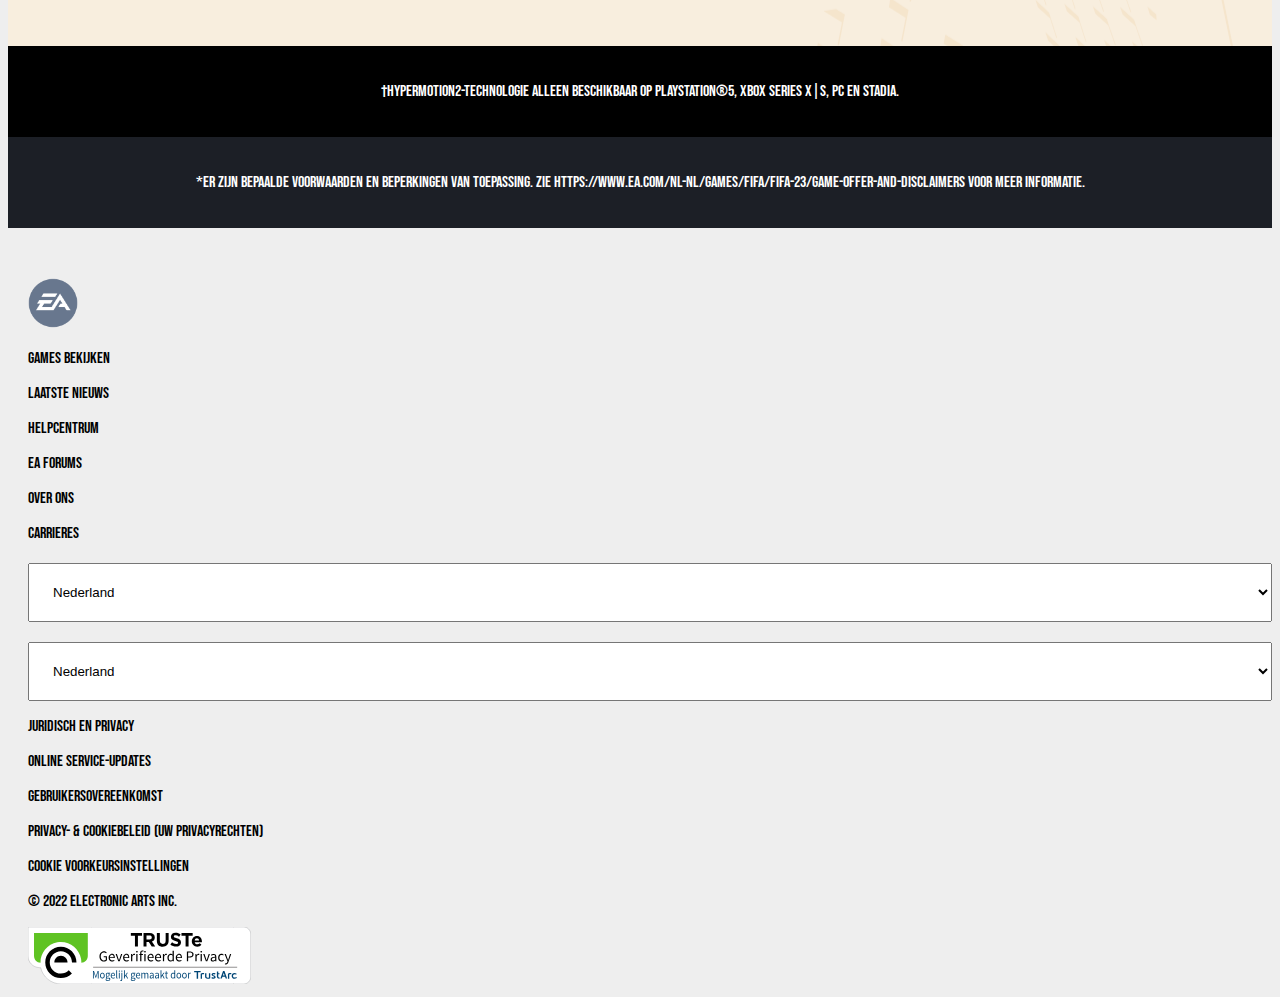
==== commit 994af78f: "pagina 2 gemaakt en aangekleed" ====
--- a/index.html
+++ b/index.html
@@ -5,7 +5,9 @@
 	<meta charset="UTF-8">
 	<meta name="author" content="jouw naam">
 	<meta name="viewport" content="width=device-width, initial-scale=1">
-	
+	<link rel="preconnect" href="https://fonts.googleapis.com">
+	<link rel="preconnect" href="https://fonts.gstatic.com" crossorigin>
+	<link href="https://fonts.googleapis.com/css2?family=Bebas+Neue&display=swap" rel="stylesheet">
 	<title>Fifa 23 Pre-Order</title>
 	<link href="styles/style.css" rel="stylesheet">
 	<link rel="icon" type="image/svg+xml" href="images/favicon.svg">
--- a/styles/style.css
+++ b/styles/style.css
@@ -16,7 +16,6 @@
 button.zwart {
     color:white;
     background: black;
-    font-family: "NeuePlakTextW04-Regular", sans-serif ;
     border-color:black;
     height:45px;
     font-size:18px;
@@ -37,7 +36,6 @@
 button.doorzichtig {
     color:white;
     background-color: transparent;
-    font-family: "NeuePlakTextW04-Regular", sans-serif ;
     border-color:white;
     height:45px;
     font-size:16px;
@@ -84,6 +82,10 @@
 
 }
 
+body {
+    font-family: 'Bebas Neue', sans-serif !important;
+
+}
 
 
 
@@ -142,12 +144,10 @@
   background-color:var(--color-background);
 }
 p {
-    font-family: "NeuePlakTextW04-Regular", sans-serif ;
 
 }
 h1,  h2,  h3  {
     text-transform:uppercase;
-    font-family: "Neue Plak W01", sans-serif ;
 
 }
 .home h3 {
@@ -155,12 +155,8 @@
     text-transform: uppercase;
 }
 
-h4 {
-    font-family: "Neue Plak W01", sans-serif ;
-
-}
+
 header li {
-    font-family: "NeuePlakTextW04-Regular", sans-serif ;
     margin: 10px;
 
 }
@@ -181,7 +177,6 @@
 body > section:nth-of-type(1) > p  {
     color:white;
     font-size: 10px;
-    font-family: "Neue Plak W01",sans-serif;
 
 }
 
@@ -199,7 +194,7 @@
     margin-top: -550px;
     display: block;
     text-align: center;
-    background-image: url(images/sectiestadium.jpg);
+    background-image: url(../images/sectiestadium.jpg);
 }
 body.home > section:nth-of-type(2) > section > h2 {
     color:white;
@@ -218,7 +213,7 @@
      3e section css NIEUWE IN FIFA 23
     ************************* */
 body.home > section:nth-of-type(3) {
-    background-image: url(images/sectionbg.png);
+    background-image: url(../images/sectionbg.png);
 
 }
 body.home > section:nth-of-type(3)  > h2 {
@@ -253,7 +248,7 @@
     padding-top: 150px;
     padding-bottom: 100px;
 
-    background-image: url(images/sectionbg.png);
+    background-image: url(../images/sectionbg.png);
     display:flex;
     flex-direction: column;
     justify-content: center;
@@ -272,7 +267,7 @@
 }
 
 body.home > section:nth-of-type(4){
-    background-image: url(images/sectionbg.png);
+    background-image: url(../images/sectionbg.png);
     margin-top:-30px;
     text-align: center;
     padding-bottom:50px;
@@ -293,10 +288,9 @@
  5e section css Ongevenaarde realisme
 ************************* */
 body.home > section:nth-of-type(5)  {
-    background-image: url(images/sectiestadium.jpg);
+    background-image: url(../images/sectiestadium.jpg);
     padding: 150px 25px 100px 25px;
     text-align: center;
-
 
 }
 body.home > section:nth-of-type(5) > button  {
@@ -317,7 +311,7 @@
  6e section css AANBOD BEPERKTE TIJD GELDIg
 ************************* */
 body.home > section:nth-of-type(6)  {
-    background-image: url(images/sectionbg.png);
+    background-image: url("../images/sectionbg.png");
     padding:50px;
 
 
@@ -474,7 +468,7 @@
 }
 
 body.info > main > section:nth-of-type(6)  {
-    background-image: url(images/sectionbg.png);
+    background-image: url("images/sectionbg.png");
     padding:50px;
 
 
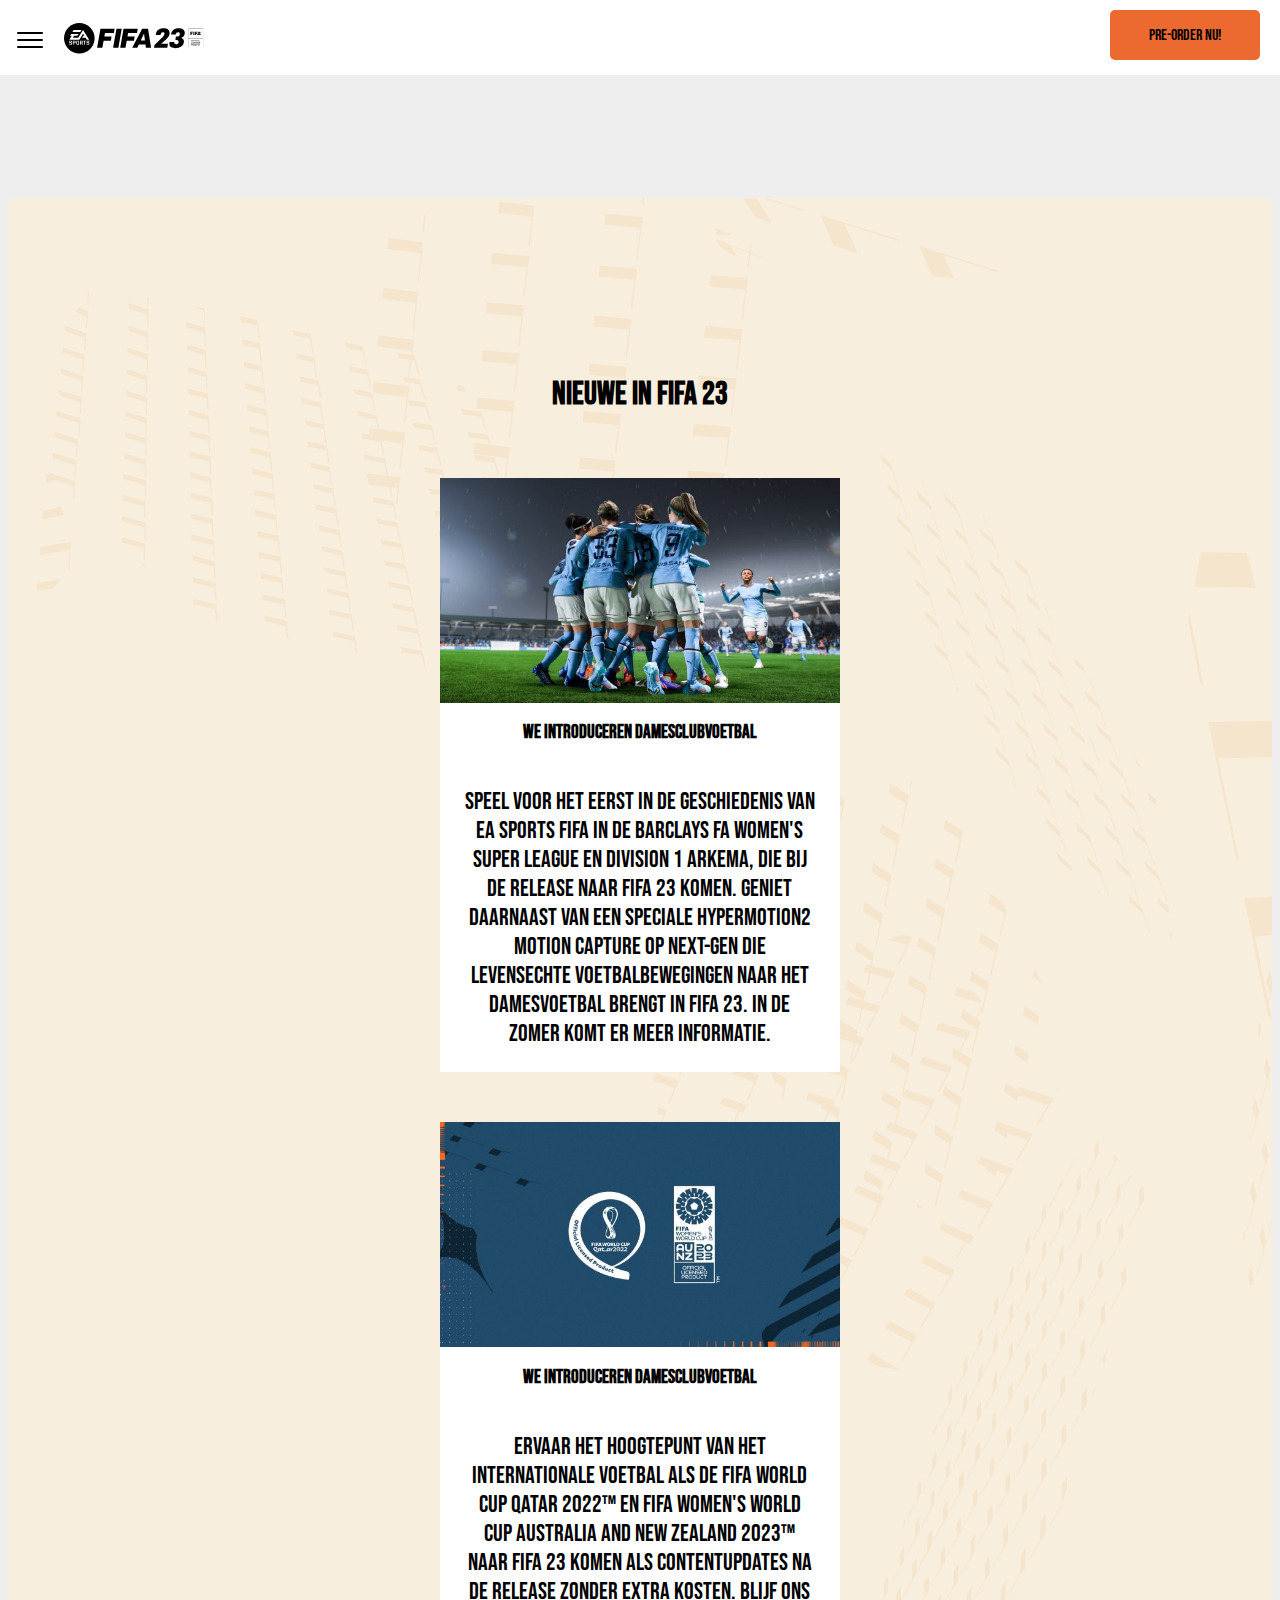
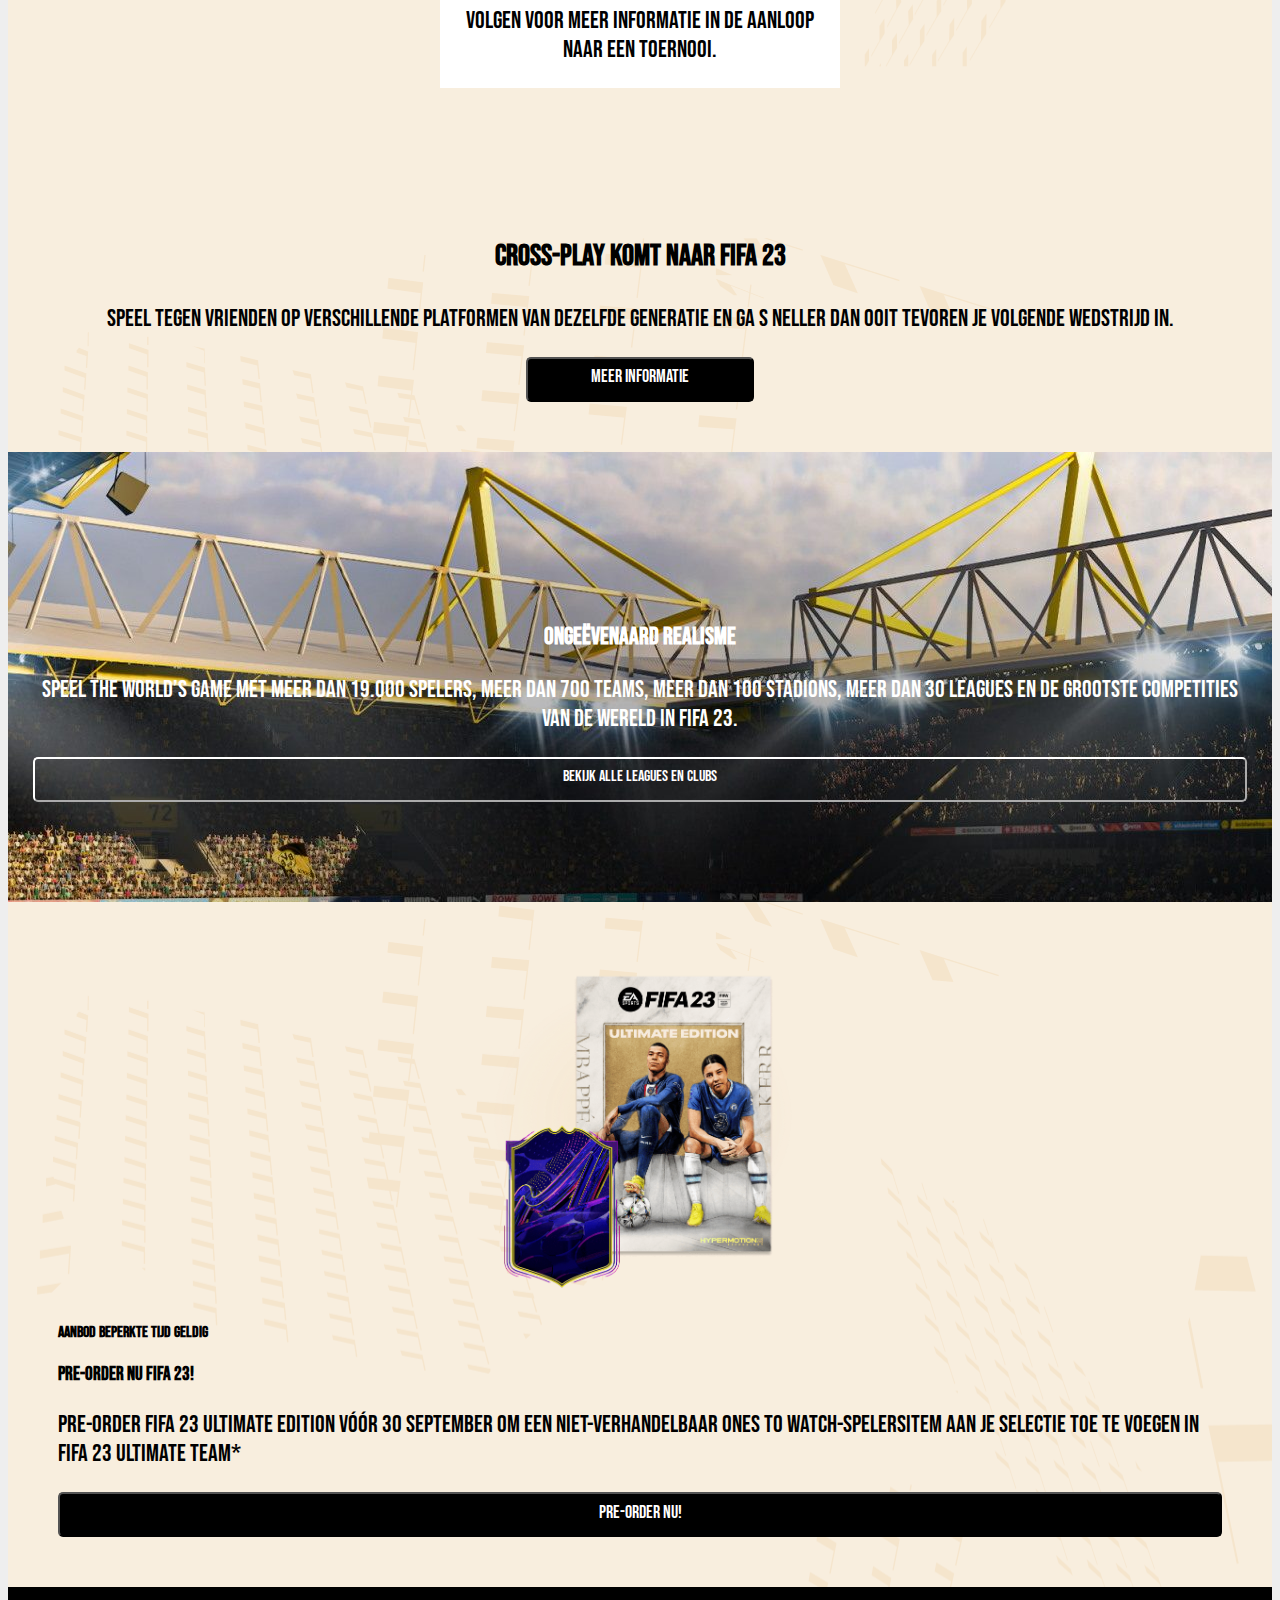
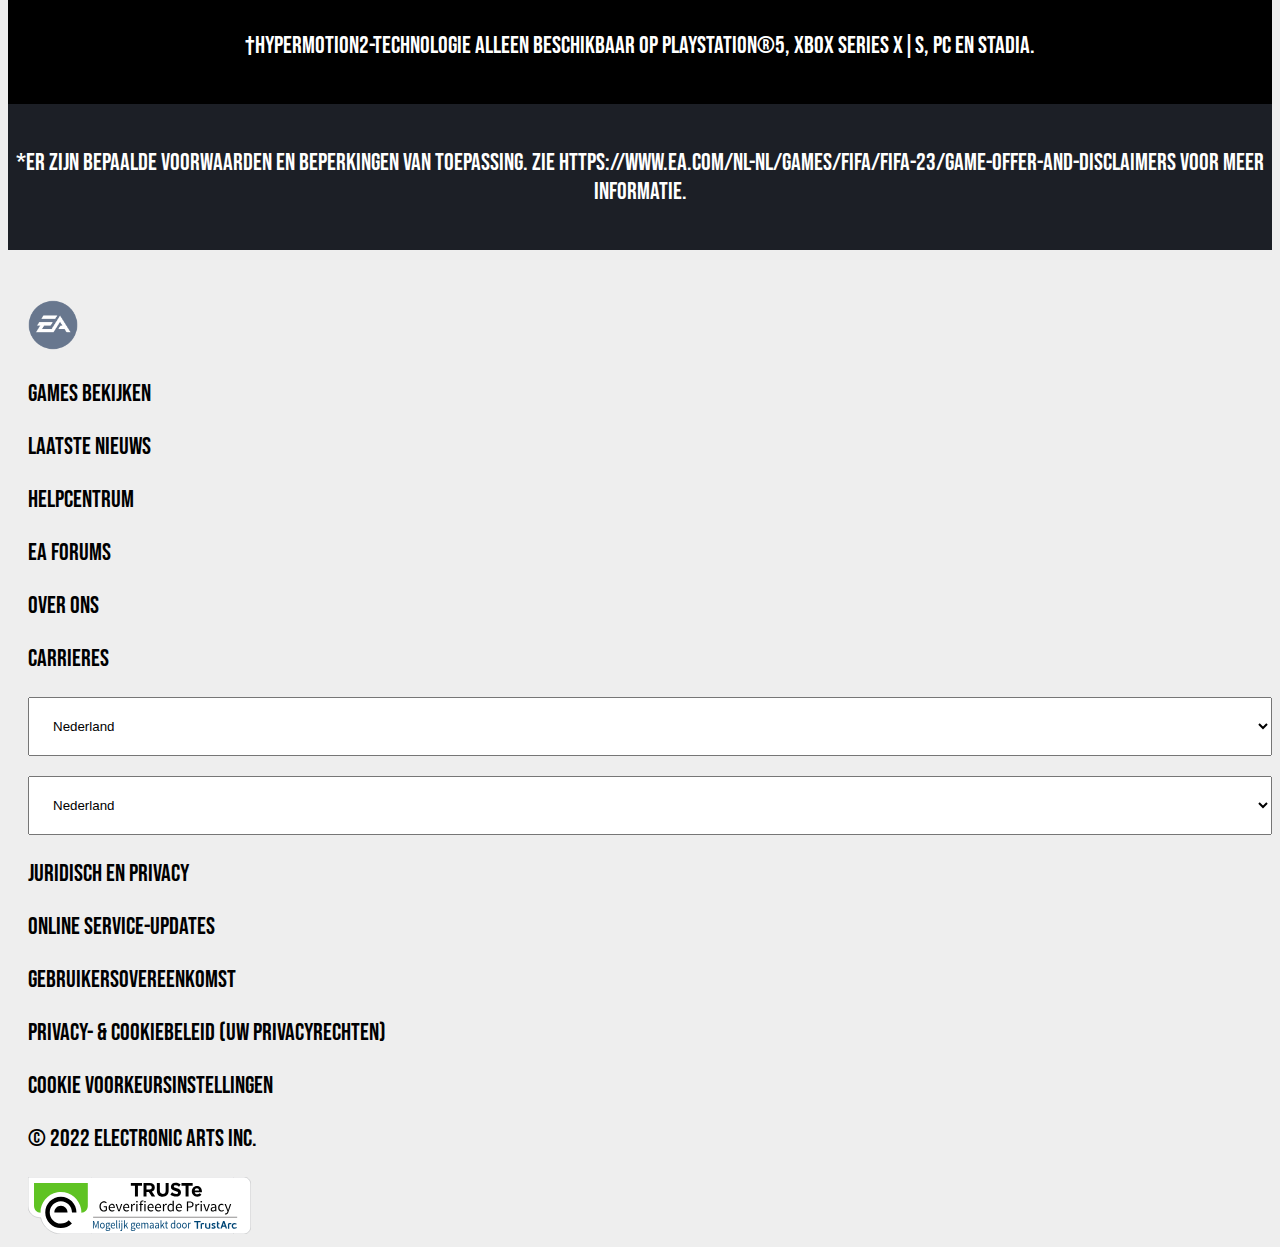
==== commit c1b3c4e4: "pagina 2 gemaakt en aangekleed" ====
--- a/index.html
+++ b/index.html
@@ -14,11 +14,11 @@
 </head>
 
 <body class="home">
-
+<p class="voiceover">Let op, dit is een opdracht. Dit is niet de echte website van Fifa.  </p>
 <header>
 	<nav>
 		<ul>
-			<li><a>INFO</a></li>
+			<li><a href="info.html">INFO</a></li>
 			<li><a>KENMERKEN</a></li>
 			<li><a>ULTIMATE TEAM</a></li>
 			<li><a>COMMUNITY</a></li>
@@ -37,6 +37,7 @@
 	</nav>
 
 </header>
+<main>
 
 	<section>
 		<!--
@@ -54,7 +55,7 @@
 
 		</video>
 		<section>
-			<img src="images/hyperlogo.png" alt="Hypermotion">
+			<img src="images/hyperlogo.png" alt="Nieuwe techniek! Hypermotion">
 			<h2>MEER LEVENSECHTE VOETBALANIMATIES DAN OOIT TEVOREN†</h2>
 			<button class="doorzichtig">Meer informatie</button>
 		</section>
@@ -65,7 +66,7 @@
 			<h2>Nieuwe in fifa 23</h2>
 
 			<article>
-				<img src="images/vrouwenvoetbal.jpg" alt="Vrouwenvoetbal">
+				<img src="images/vrouwenvoetbal.jpg" alt="Nieuwe functie, Vrouwenvoetbal">
 				<h3>we introduceren damesclubvoetbal</h3>
 				<p>Speel voor het eerst in de geschiedenis van EA SPORTS FIFA in de Barclays FA Women's
 					Super League en Division 1 Arkema, die bij de release naar FIFA 23 komen. Geniet
@@ -75,7 +76,7 @@
 			</article>
 
 			<article>
-				<img src="images/womenleague.jpeg" alt="Vrouwen Competitie">
+				<img src="images/womenleague.jpeg" alt="Nieuwe Vrouwen Competitie">
 				<h3>we introduceren damesclubvoetbal</h3>
 				<p>Ervaar het hoogtepunt van het internationale voetbal als de FIFA World Cup Qatar
 					2022™ en FIFA Women's World Cup Australia and New Zealand 2023™ naar FIFA 23
@@ -134,10 +135,12 @@
 		</section>
 
 	</section>
+</main>
+
 
 <footer>
 	<section>
-		<img src="images/ealogo.png" alt="EA">
+		<img src="images/ealogo.png" alt="EA sports, it's in the game!">
 	</section>
 
 	<section>
@@ -152,14 +155,14 @@
 	<section>
 		<form>
 
-			<label for="Currency"></label><select id="Currency" name="cars">
+			<label for="Currency"></label><select id="Currency">
 				<option value="Nederland">Nederland</option>
 				<option value="Duitsland">Duitsland</option>
 				<option value="Belgie">Belgie</option>
 				<option value="Frankrijk">Frankrijk</option>
 			</select>
 
-			<label for="Taal"></label><select id="Taal" name="cars">
+			<label for="Taal"></label><select id="Taal">
 				<option value="Nederland">Nederland</option>
 				<option value="Duitsland">Duitsland</option>
 				<option value="Belgie">Belgie</option>
@@ -179,7 +182,7 @@
 	</section>
 
 	<section>
-		<img src="images/trust.svg" alt="trustpilot">
+		<img src="images/trust.svg" alt="trustpilot geverifieerd">
 	</section>
 
 </footer>
--- a/styles/style.css
+++ b/styles/style.css
@@ -8,9 +8,30 @@
 }
 
 button, summary {
+    font-family: 'Bebas Neue', sans-serif;
+    font-size:18px;
 	cursor: pointer;
 }
-/*button styles
+
+.voiceover {
+display:none;
+}
+/*url styles & states
+
+ */
+
+nav > ul > li> a  ,  :active , :visited {
+    color:black;
+    text-decoration: none;
+}
+
+nav > ul > li > a:hover {
+    border-bottom: black 3px solid;
+}
+
+
+
+/*button styles & states
 
  */
 button.zwart {
@@ -26,11 +47,15 @@
     color:black;
     background: white;
     border-color:black;
+    transform:translateY(0%);
+
 }
 button.zwart:active {
     color:black;
     background: cornsilk;
     border-color:black;
+    transform:translateY(1500%);
+    transition: transform 0.5s ease-out;
 }
 
 button.doorzichtig {
@@ -43,14 +68,19 @@
     border-radius: 5px;
 }
 button.doorzichtig:hover {
-    color:black;
+    color:black!important;
     background-color: white;
     border-color:white;
+    transform:translateX(0%);
+
 }
 button.doorzichtig:active {
     color:black;
     background-color: cornsilk;
     border-color:white;
+    transform:translateX(-150%);
+    transition: transform 0.5s ease-out;
+
 }
 
 header button {
@@ -75,7 +105,6 @@
 /*********************/
 :root {
 	/* startje */
-	--color-text:#111;
 	--color-background:#eee;
     --color-kaart:white;
 
@@ -122,6 +151,7 @@
      font-size: 20px;
      padding-top: 20px;
      transition: transform 0.5s ease-out;
+
 }
 
 nav.showmenu ul {
@@ -129,6 +159,7 @@
 
 }
 ul > li {
+    font-size: 25px;
      padding-bottom:10px;
      border-bottom: 2px solid black;
 }
@@ -140,19 +171,20 @@
 /* jouw code */
 
 body {
-  color:var(--color-text);
   background-color:var(--color-background);
-}
-p {
-
 }
 h1,  h2,  h3  {
     text-transform:uppercase;
 
 }
-.home h3 {
+p {
+    font-size:24px!important;
+}
+body.home > main > h3 {
     color:black;
     text-transform: uppercase;
+    font-size:30px;
+
 }
 
 
@@ -165,7 +197,7 @@
 /* ************************
  1e section css
 ************************* */
-body.home > section:nth-of-type(1)  {
+body.home > main > section:nth-of-type(1)  {
     display:flex;
     background-color: #144162;
     height:50px;
@@ -174,11 +206,7 @@
 }
 
 
-body > section:nth-of-type(1) > p  {
-    color:white;
-    font-size: 10px;
-
-}
+
 
 
 
@@ -186,43 +214,42 @@
 /* ************************
  2e section css HYPERMOTION2
 ************************* */
-body.home > section:nth-of-type(2) > video {
-    height:850px;
-    width:100%;
-}
-body.home> section:nth-of-type(2) > section  {
+body.home > main > section:nth-of-type(2) > video {
+    width:100%;
+}
+body.home > main> section:nth-of-type(2) > section  {
     margin-top: -550px;
-    display: block;
-    text-align: center;
-    background-image: url(../images/sectiestadium.jpg);
-}
-body.home > section:nth-of-type(2) > section > h2 {
+    margin-bottom:70px;
+    text-align: center;
+}
+body.home > main > section:nth-of-type(2) > section > h2 {
     color:white;
     padding-right: 20px;
 }
-body.home > section:nth-of-type(2) > section > button {
+body.home > main > section:nth-of-type(2) > section > button {
     color:white;
     width:80%
 }
 
-body.home > section:nth-of-type(2){
+body.home > main > section:nth-of-type(2){
     padding-bottom: 150px;
 }
 
     /* ************************
      3e section css NIEUWE IN FIFA 23
     ************************* */
-body.home > section:nth-of-type(3) {
-    background-image: url(../images/sectionbg.png);
-
-}
-body.home > section:nth-of-type(3)  > h2 {
-    text-align: center;
-    margin-bottom: 50px;
+body.home > main > section:nth-of-type(3) {
+    padding-top:50px;
+
+}
+body.home > main > section:nth-of-type(3)  > h2 {
+    text-align: center;
+    margin-bottom: 2em;
     font-size: 2em;
-}
-
-body.home > section:nth-of-type(3) > article {
+    color:black;
+}
+
+body.home > main > section:nth-of-type(3) > article {
     display:grid;
     background-color:var(--color-kaart);
     width:400px;
@@ -231,19 +258,19 @@
     margin-right: auto;
     margin-bottom:50px;
 }
-body.home > section:nth-of-type(3)  > article > img {
-    width:100%;
-}
-body.home > section:nth-of-type(3)  > article > p {
-    margin-left: 25px;
+body.home > main > section:nth-of-type(3)  > article > img {
+    width:100%;
+}
+body.home > main > section:nth-of-type(3)  > article > p {
+    margin-left: 1em;
     margin-right: 25px;
     text-align: center;
 }
-body.home > section:nth-of-type(3)  > article > h3 {
-    text-align: center;
-}
-
-body.home > section:nth-of-type(3)  {
+body.home > main > section:nth-of-type(3)  > article > h3 {
+    text-align: center;
+}
+
+body.home > main > section:nth-of-type(3)  {
     margin-top: -10px;
     padding-top: 150px;
     padding-bottom: 100px;
@@ -262,18 +289,18 @@
 /* ************************
  4e section css Crossplay
 ************************* */
-body.home > section:nth-of-type(4) h3  {
+body.home > main > section:nth-of-type(4) h3  {
     font-size:30px;
 }
 
-body.home > section:nth-of-type(4){
+body.home > main > section:nth-of-type(4){
     background-image: url(../images/sectionbg.png);
     margin-top:-30px;
     text-align: center;
     padding-bottom:50px;
 }
 
-body.home > section:nth-of-type(4) p{
+body.home > main > section:nth-of-type(4) p{
     font-size:18px;
     padding-left: 30px;
     padding-right: 30px;
@@ -287,21 +314,21 @@
 /* ************************
  5e section css Ongevenaarde realisme
 ************************* */
-body.home > section:nth-of-type(5)  {
+body.home > main > section:nth-of-type(5)  {
     background-image: url(../images/sectiestadium.jpg);
     padding: 150px 25px 100px 25px;
     text-align: center;
 
 }
-body.home > section:nth-of-type(5) > button  {
-    width:100%;
-}
-body.home > section:nth-of-type(5)  > p{
+body.home > main > section:nth-of-type(5) > button  {
+    width:100%;
+}
+body.home > main > section:nth-of-type(5)  > p{
     color: white;
     text-align: center;
 
 }
-body.home > section:nth-of-type(5) > h2{
+body.home > main > section:nth-of-type(5) > h2{
     color: white;
 
 }
@@ -310,22 +337,22 @@
 /* ************************
  6e section css AANBOD BEPERKTE TIJD GELDIg
 ************************* */
-body.home > section:nth-of-type(6)  {
+body.home > main > section:nth-of-type(6)  {
     background-image: url("../images/sectionbg.png");
     padding:50px;
 
 
 }
-body.home > section:nth-of-type(6) > section:nth-child(1)  > img{
+body.home > main > section:nth-of-type(6) > section:nth-child(1)  > img{
     height:350px;
     display: block;
     margin-left: auto;
     margin-right: auto;
 }
-body.home > section:nth-of-type(6) > section:nth-child(2)  > button {
+body.home > main > section:nth-of-type(6) > section:nth-child(2)  > button {
     width: 100%;
 }
-body.home > section:nth-of-type(6)  p{
+body.home > main > section:nth-of-type(6)  p{
     color:black;
 }
 
@@ -334,24 +361,24 @@
 /* ************************
  7e section css Hypermotion is alleen beschikbaar op:
 ************************* */
-body.home > section:nth-of-type(7) > section:nth-child(1) {
+body.home > main > section:nth-of-type(7) > section:nth-child(1) {
     background-color: black;
     padding-top:10px;
     padding-bottom:10px;
 }
-body.home > section:nth-of-type(7) > section:nth-child(1) > p {
+body.home > main > section:nth-of-type(7) > section:nth-child(1) > p {
     color: white;
     padding-top:10px;
     padding-bottom:10px;
     text-align: center;
 }
 
-body.home > section:nth-of-type(7) > section:nth-child(2) {
+body.home > main > section:nth-of-type(7) > section:nth-child(2) {
     background-color: #1C1F26;
     padding-top:10px;
     padding-bottom:10px;
 }
-body.home > section:nth-of-type(7) > section:nth-child(2) > p {
+body.home > main > section:nth-of-type(7) > section:nth-child(2) > p {
     color: white;
     padding-top:10px;
     padding-bottom:10px;
@@ -393,12 +420,15 @@
 *****************************************
  */
 
-.info p, h1, h2, h3{
+body.info  p, body.info h2 , body.info h3{
     color:white;
 }
+body.info {
+    font-size:30px;
+}
+
 
 main {
-width:470px!important;
 }
 
 /*
@@ -456,7 +486,7 @@
     padding: 25px;
 }
 body.info > main > section:nth-of-type(4) > img  {
-width:100%;
+    width:100%;
 }
 
 body.info > main > section:nth-of-type(5)  {
@@ -468,7 +498,7 @@
 }
 
 body.info > main > section:nth-of-type(6)  {
-    background-image: url("images/sectionbg.png");
+    background-image: url(../images/sectionbg.png);
     padding:50px;
 
 
@@ -514,3 +544,7 @@
     padding-bottom:10px;
     text-align: center;
 }
+
+video {
+    pointer-events: none;
+}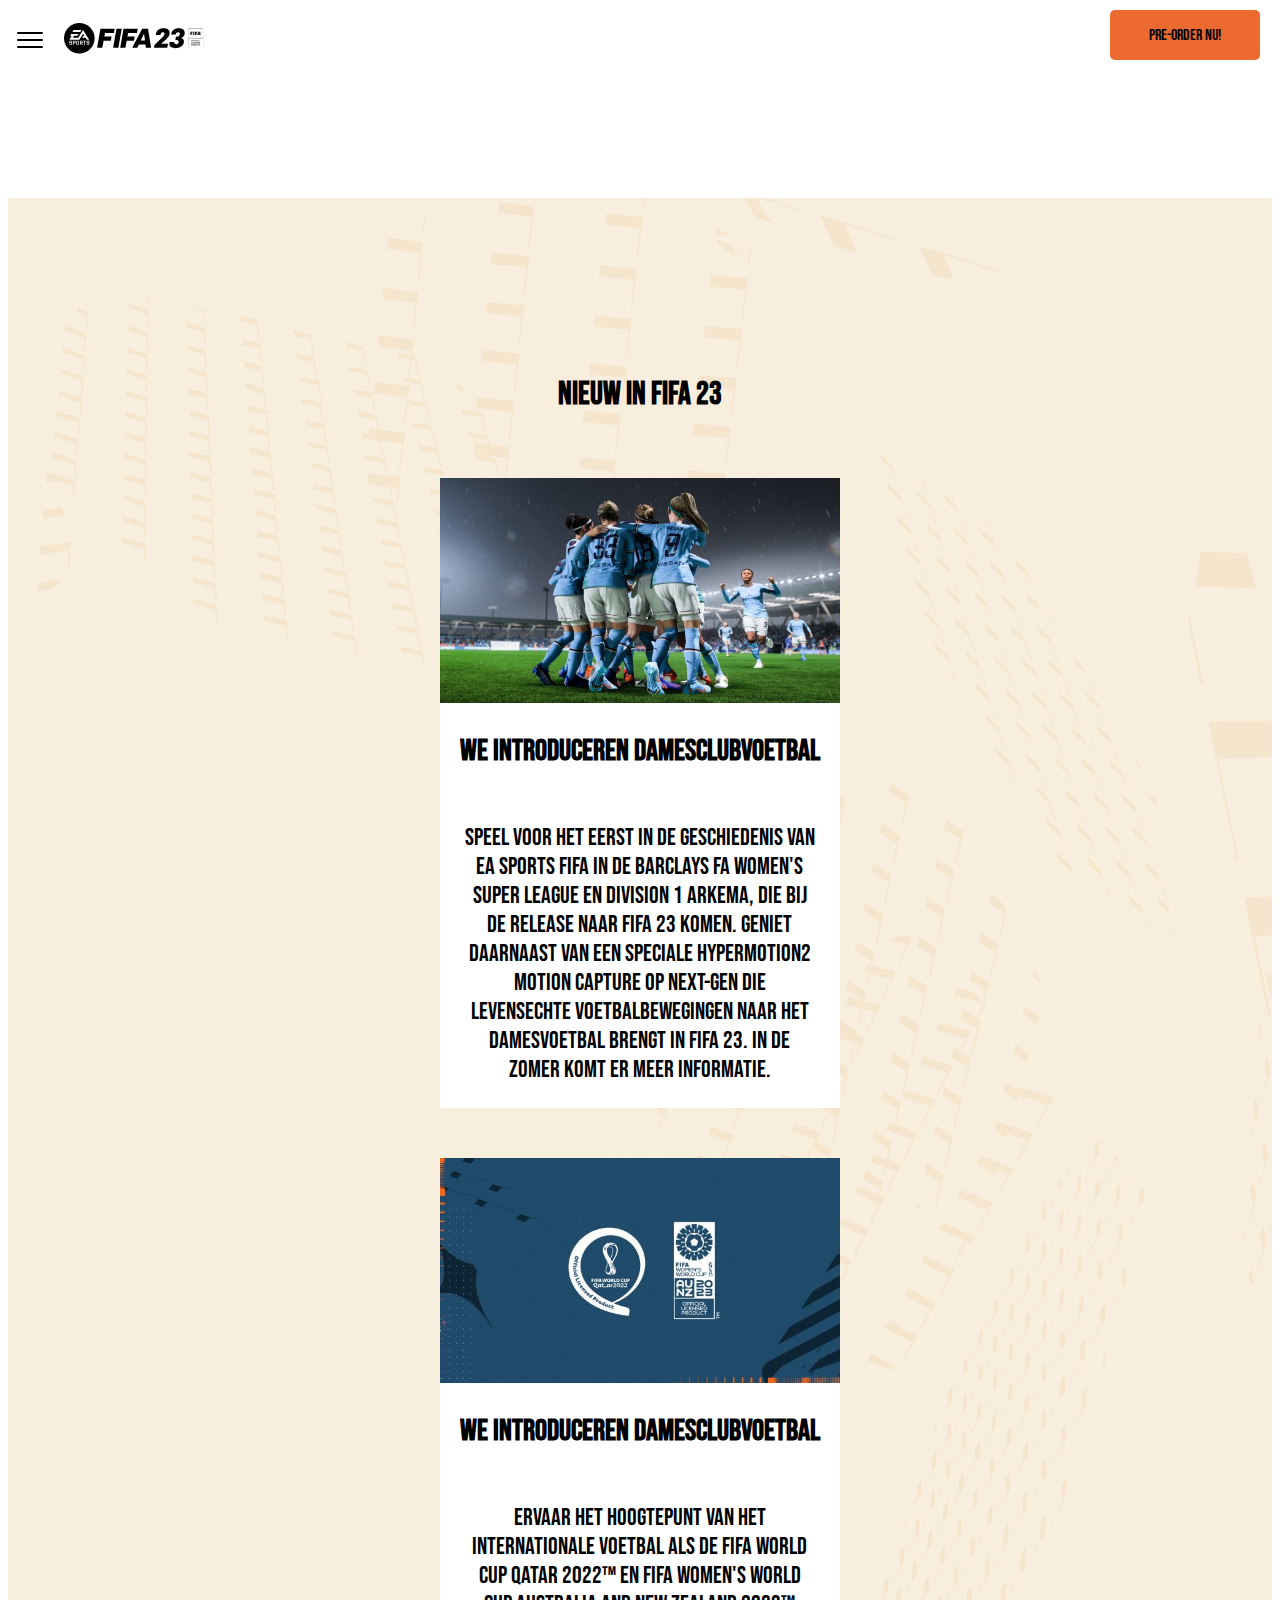
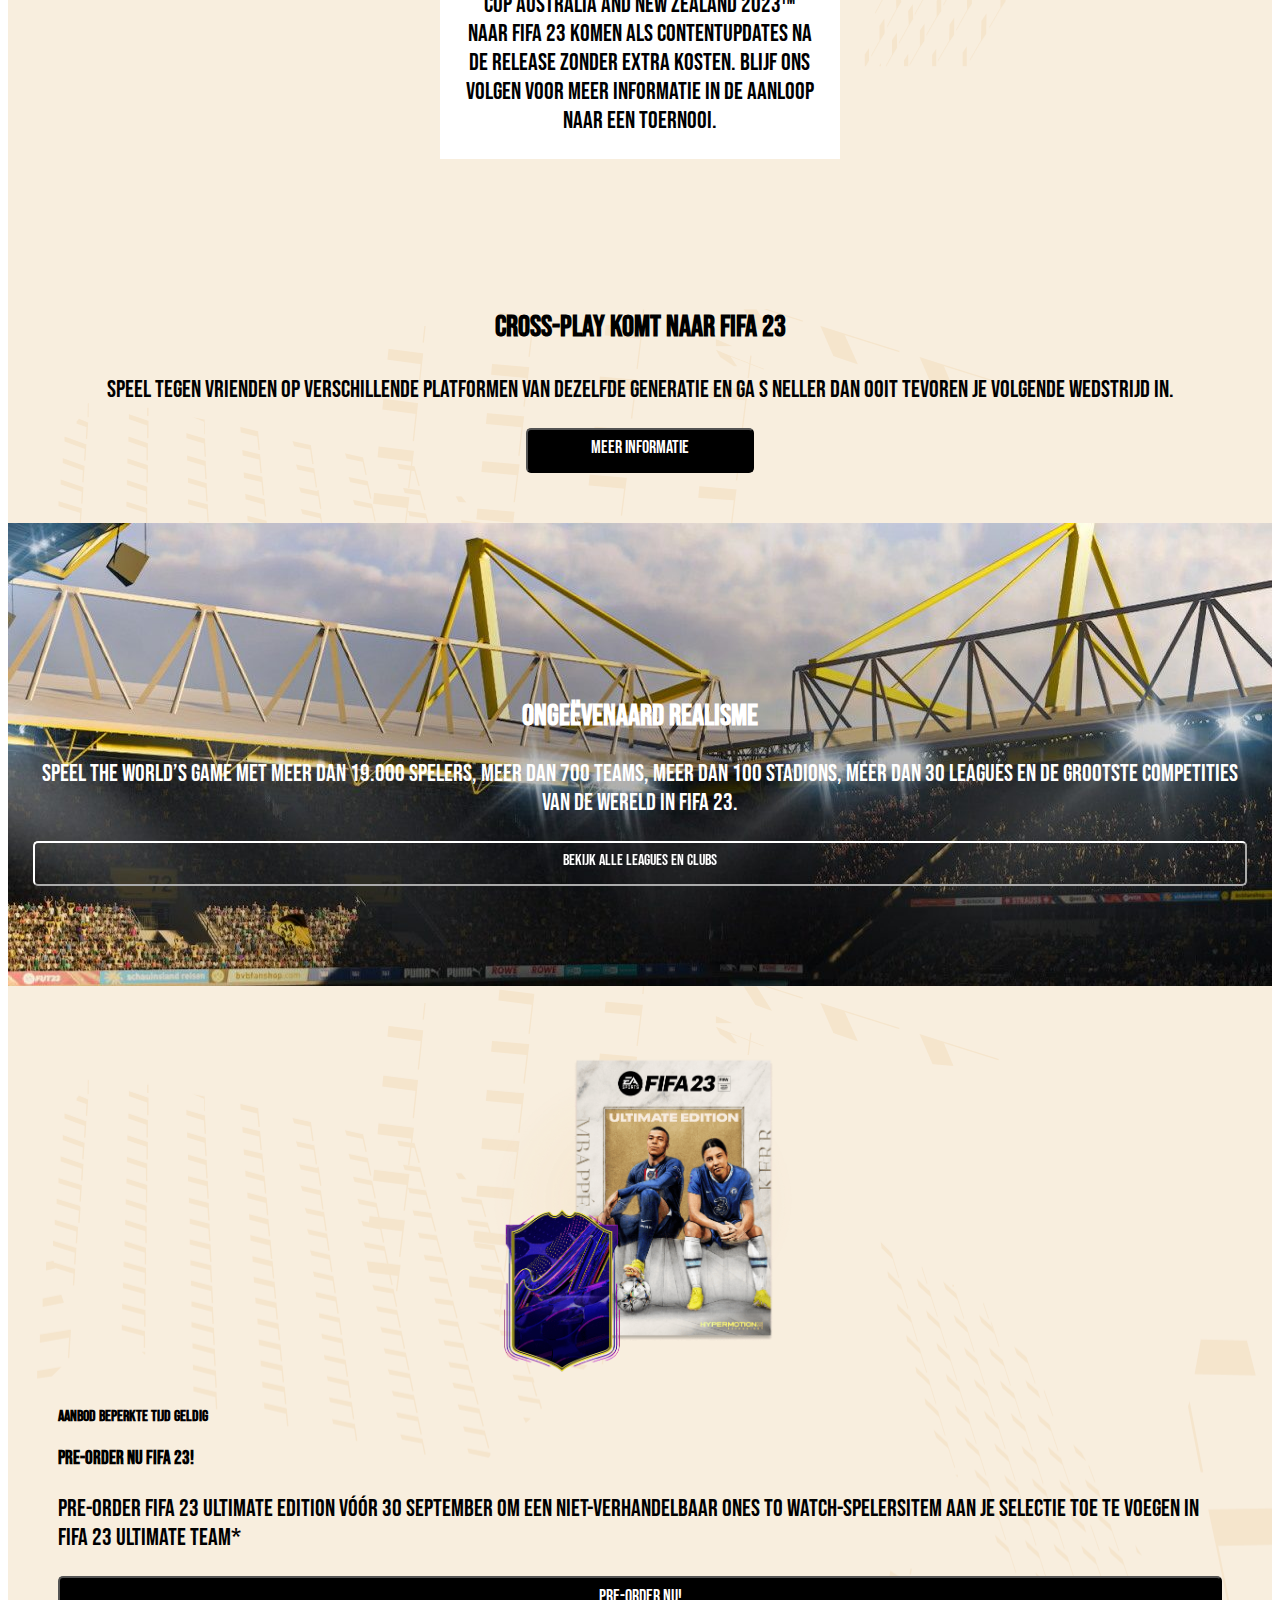
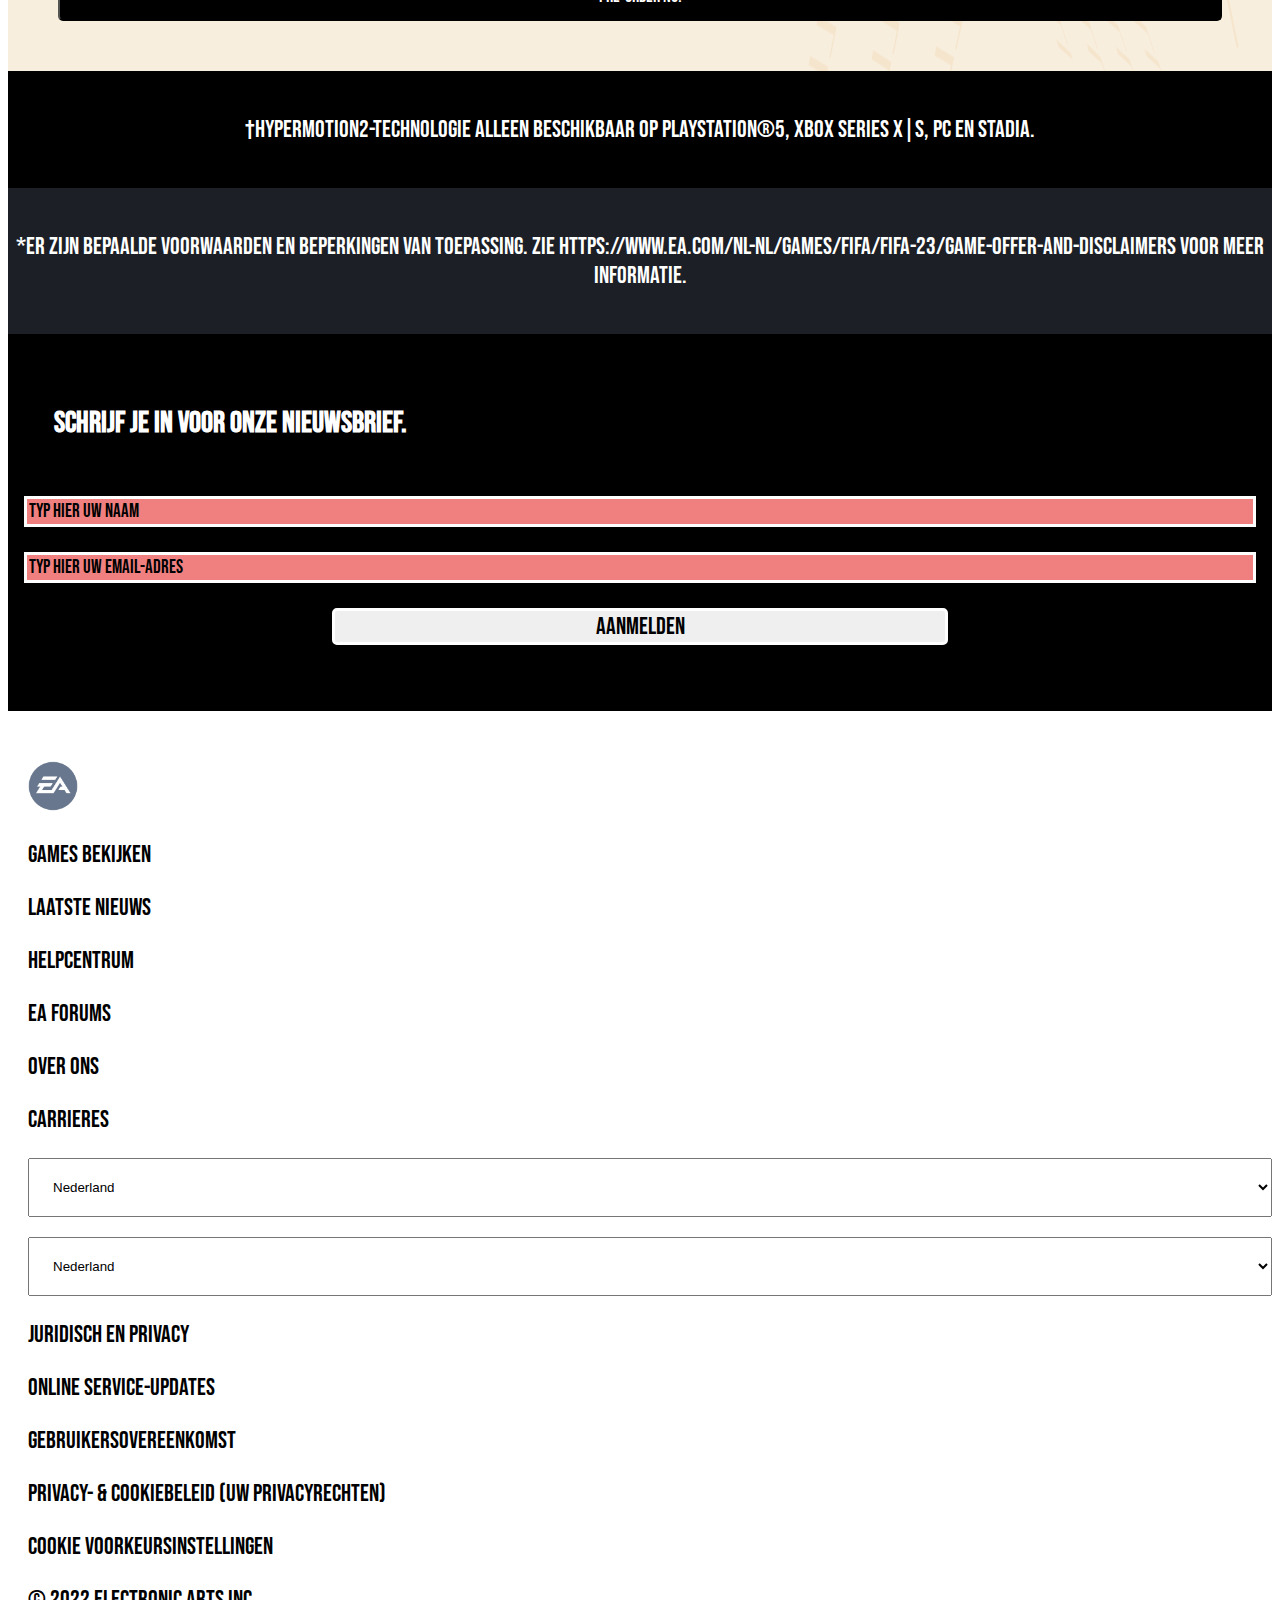
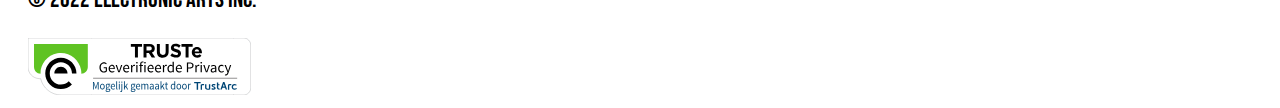
==== commit ad77f17e: "bijna klaar voor eindoplevering, laatste puntjes readme en laatste blingbling" ====
--- a/index.html
+++ b/index.html
@@ -14,15 +14,16 @@
 </head>
 
 <body class="home">
+
 <p class="voiceover">Let op, dit is een opdracht. Dit is niet de echte website van Fifa.  </p>
 <header>
 	<nav>
 		<ul>
 			<li><a href="info.html">INFO</a></li>
-			<li><a>KENMERKEN</a></li>
-			<li><a>ULTIMATE TEAM</a></li>
-			<li><a>COMMUNITY</a></li>
-			<li><a>NIEUWS & MEDIA</a></li>
+			<li><a href="#vrouwenvoetbal">Vrouwenvoetbal</a></li>
+			<li><a href="#crossplay">Cross-Play</a></li>
+			<li><a href="#ongeevenaard">COMMUNITY</a></li>
+			<li><a href="#buynow">NIEUWS & MEDIA</a></li>
 		</ul>
 		<button>
 			<img src="images/icons8-menu-30.png" alt="">
@@ -37,7 +38,7 @@
 	</nav>
 
 </header>
-<main>
+<main id="smoothscroll">
 
 	<section>
 		<!--
@@ -62,8 +63,8 @@
 
 	</section>
 
-	<section>
-			<h2>Nieuwe in fifa 23</h2>
+	<section id="vrouwenvoetbal">
+			<h2>Nieuw in Fifa 23</h2>
 
 			<article>
 				<img src="images/vrouwenvoetbal.jpg" alt="Nieuwe functie, Vrouwenvoetbal">
@@ -85,7 +86,7 @@
 			</article>
 	</section>
 
-	<section>
+	<section id="crossplay">
 				<h3>CROSS-PLAY KOMT NAAR FIFA 23
 				</h3>
 				<p>Speel tegen vrienden op verschillende platformen van dezelfde generatie en ga s
@@ -94,7 +95,7 @@
 				<button class="zwart">Meer informatie</button>
 	</section>
 
-	<section>
+	<section id="ongeevenaard">
 		<h2>ONGEËVENAARD REALISME
 		</h2>
 		<p>Speel The World’s Game met meer dan 19.000 spelers, meer dan 700 teams, meer dan 100
@@ -103,7 +104,7 @@
 		<button class="doorzichtig">Bekijk alle Leagues en Clubs</button>
 	</section>
 
-	<section>
+	<section id="buynow">
 		<section>
 			<img src="images/mbappe.png" alt="Pre Order nu!">
 		</section>
@@ -130,13 +131,27 @@
 
 		<section>
 			<p>*Er zijn bepaalde voorwaarden en beperkingen van toepassing.
-				Zie <a>https://www.ea.com/nl-nl/games/fifa/fifa-23/game-offer-and-disclaimers</a> voor meer informatie.
+				Zie https://www.ea.com/nl-nl/games/fifa/fifa-23/game-offer-and-disclaimers voor meer informatie.
 			</p>
 		</section>
 
 	</section>
+
+	<section>
+		<h2>Schrijf je in voor onze nieuwsbrief.</h2>
+		<form>
+			<label>
+				<input type="text" name="Voornaam" placeholder="Typ hier uw naam" required>
+			</label>
+			<label>
+				<input type="email" name="Email" placeholder="Typ hier uw email-adres" required>
+			</label>
+			<input type="submit" value="Aanmelden">
+		</form>
+
+	</section>
+
 </main>
-
 
 <footer>
 	<section>
@@ -186,8 +201,8 @@
 	</section>
 
 </footer>
+
 <script src="scripts/script.js"></script>
 
 </body>
-
 </html>
--- a/styles/style.css
+++ b/styles/style.css
@@ -6,9 +6,26 @@
 *, *::after, *::before {
   box-sizing:border-box;  
 }
+:root {
+    --textkleur: white;
+    --textzwart: black;
+    --color-background: white;
+    --fontfam: 'Bebas Neue', sans-serif;
+}
+
+@media (prefers-color-scheme: light){
+    body.info article {
+        --textkleur: #2c2c2c;
+        --textzwart: white;
+    }
+}
+
+#smoothscroll {
+    scroll-behavior: smooth!important;
+}
 
 button, summary {
-    font-family: 'Bebas Neue', sans-serif;
+    font-family: var(--fontfam);
     font-size:18px;
 	cursor: pointer;
 }
@@ -16,17 +33,40 @@
 .voiceover {
 display:none;
 }
+.loading {
+    display: none;
+}
+
+.loadingaan {
+    position: fixed;
+    top: 0;
+    width: 100%;
+    height: 100%;
+    background: var(--textkleur);
+    z-index: 1000;
+    transition: ease-out 1s ;
+}
+.loadingaan > img  {
+    padding:10%;
+    width:100%;
+    height:100%;
+
+}
 /*url styles & states
 
  */
+nav {
+    background-color: var(--textkleur);
+    z-index: 1;
+}
 
 nav > ul > li> a  ,  :active , :visited {
-    color:black;
+    color:var(--textzwart);
     text-decoration: none;
 }
 
 nav > ul > li > a:hover {
-    border-bottom: black 3px solid;
+    border-bottom: var(--textzwart) 3px solid;
 }
 
 
@@ -34,57 +74,66 @@
 /*button styles & states
 
  */
+button.zwart:focus, button.doorzichtig:focus, button.oranje:focus{
+    transform: rotateX(360deg);
+
+}
+button.zwart, button.doorzichtig, button.oranje {
+    transition: transform 1s;
+    transform: rotateX(0deg);
+
+}
 button.zwart {
-    color:white;
-    background: black;
-    border-color:black;
+    color:var(--textkleur);
+    background: var(--textzwart);
+    border-color:var(--textzwart);
     height:45px;
     font-size:18px;
     padding:5px 5% 10px 5% ;
     border-radius: 5px;
 }
 button.zwart:hover {
-    color:black;
-    background: white;
-    border-color:black;
+    color:var(--textzwart);
+    background: var(--textkleur);
+    border-color:var(--textzwart);
     transform:translateY(0%);
 
 }
 button.zwart:active {
-    color:black;
+    color:var(--textzwart);
     background: cornsilk;
-    border-color:black;
+    border-color:var(--textzwart);
     transform:translateY(1500%);
     transition: transform 0.5s ease-out;
 }
 
 button.doorzichtig {
-    color:white;
+    color:var(--textkleur);
     background-color: transparent;
-    border-color:white;
+    border-color:var(--textkleur);
     height:45px;
     font-size:16px;
     padding:5px 15px 10px 15px ;
     border-radius: 5px;
 }
 button.doorzichtig:hover {
-    color:black!important;
-    background-color: white;
-    border-color:white;
+    color:var(--textzwart)!important;
+    background-color: var(--textkleur);
+    border-color:var(--textkleur);
     transform:translateX(0%);
 
 }
 button.doorzichtig:active {
-    color:black;
+    color:var(--textzwart);
     background-color: cornsilk;
-    border-color:white;
-    transform:translateX(-150%);
+    border-color:var(--textkleur);
+    transform:translateX(-1500%);
     transition: transform 0.5s ease-out;
 
 }
 
 header button {
-    background-color: white;
+    background-color: var(--textkleur);
     height:45px;
     padding:5px 5px 10px 5px ;
     margin-right:10px;
@@ -103,16 +152,10 @@
 /*********************/
 /* CUSTOM PROPERTIES */
 /*********************/
-:root {
-	/* startje */
-	--color-background:#eee;
-    --color-kaart:white;
-
-
-}
+
 
 body {
-    font-family: 'Bebas Neue', sans-serif !important;
+    font-family: var(--fontfam);
 
 }
 
@@ -127,7 +170,7 @@
  */
 nav {
     position: fixed;
-    background: white;
+    background: var(--textkleur);
     width:100%;
     padding: 10px;
     top:0;
@@ -145,9 +188,9 @@
      height:100%;
      position: fixed;
      top:45px;
-     width:100%;
-     background-color: white;
-     color:black;
+     width:75%;
+     background-color: var(--textkleur);
+     color:var(--textzwart);
      font-size: 20px;
      padding-top: 20px;
      transition: transform 0.5s ease-out;
@@ -161,7 +204,7 @@
 ul > li {
     font-size: 25px;
      padding-bottom:10px;
-     border-bottom: 2px solid black;
+     border-bottom: 2px solid var(--textzwart);
 }
 
 nav > button:first-of-type {
@@ -180,8 +223,8 @@
 p {
     font-size:24px!important;
 }
-body.home > main > h3 {
-    color:black;
+body.home > main > h3, h2 {
+    color:var(--textzwart);
     text-transform: uppercase;
     font-size:30px;
 
@@ -198,8 +241,6 @@
  1e section css
 ************************* */
 body.home > main > section:nth-of-type(1)  {
-    display:flex;
-    background-color: #144162;
     height:50px;
     padding:10px;
     max-width:100%;
@@ -223,11 +264,12 @@
     text-align: center;
 }
 body.home > main > section:nth-of-type(2) > section > h2 {
-    color:white;
+    color:var(--textkleur);
     padding-right: 20px;
+
 }
 body.home > main > section:nth-of-type(2) > section > button {
-    color:white;
+    color:var(--textkleur);
     width:80%
 }
 
@@ -246,12 +288,12 @@
     text-align: center;
     margin-bottom: 2em;
     font-size: 2em;
-    color:black;
+    color:var(--textzwart);
 }
 
 body.home > main > section:nth-of-type(3) > article {
     display:grid;
-    background-color:var(--color-kaart);
+    background-color:var(--textkleur);
     width:400px;
     height:100%;
     margin-left: auto;
@@ -268,6 +310,7 @@
 }
 body.home > main > section:nth-of-type(3)  > article > h3 {
     text-align: center;
+    font-size:30px;
 }
 
 body.home > main > section:nth-of-type(3)  {
@@ -324,12 +367,12 @@
     width:100%;
 }
 body.home > main > section:nth-of-type(5)  > p{
-    color: white;
+    color: var(--textkleur);
     text-align: center;
 
 }
 body.home > main > section:nth-of-type(5) > h2{
-    color: white;
+    color: var(--textkleur);
 
 }
 
@@ -353,7 +396,7 @@
     width: 100%;
 }
 body.home > main > section:nth-of-type(6)  p{
-    color:black;
+    color:var(--textzwart);
 }
 
 
@@ -362,12 +405,12 @@
  7e section css Hypermotion is alleen beschikbaar op:
 ************************* */
 body.home > main > section:nth-of-type(7) > section:nth-child(1) {
-    background-color: black;
+    background-color: var(--textzwart);
     padding-top:10px;
     padding-bottom:10px;
 }
 body.home > main > section:nth-of-type(7) > section:nth-child(1) > p {
-    color: white;
+    color: var(--textkleur);
     padding-top:10px;
     padding-bottom:10px;
     text-align: center;
@@ -379,11 +422,84 @@
     padding-bottom:10px;
 }
 body.home > main > section:nth-of-type(7) > section:nth-child(2) > p {
-    color: white;
-    padding-top:10px;
-    padding-bottom:10px;
-    text-align: center;
-}
+    color: var(--textkleur);
+    padding-top:10px;
+    padding-bottom:10px;
+    text-align: center;
+}
+
+/* ************************
+Form nieuwsbrief
+
+************************* */
+body.home > main > section:nth-of-type(8){
+    padding: 1em;
+    background-color: var(--textzwart);
+}
+
+body.home > main > section:nth-of-type(8) > form {
+    margin-bottom:50px;
+
+}
+
+body.home > main > section:nth-of-type(8) > h2{
+    padding: 1em;
+    color:var(--textkleur);
+
+
+}
+
+
+input[type= email], input[ type= text] {
+    width:100%;
+    font-size: 1.2em;
+    margin-bottom: 25px;
+    border: 3px var(--textkleur) solid;
+    background-color: var(--textkleur);
+    color: var(--textzwart);
+    font-family: var(--fontfam);
+    transition: 0.5s ease-out ;
+}
+input[type= email]:hover, input[ type= text]:hover {
+  transform: scale(105%);
+}
+input[type= email]:focus, input[ type= text]:focus {
+    transform: scale(105%);
+
+}
+input[type=submit] {
+    margin-left: 25%;
+    width:50%;
+    font-size: 1.5em;
+    transition: 0.5s ease-out ;
+    font-family: var(--fontfam);
+    border-radius: 5px;
+    border: solid var(--textkleur);
+}
+input[type=submit]:hover {
+    transform: scale(110%);
+    border: 2px solid var(--textkleur);
+}
+input[type=submit]:focus {
+    transform: scale(110%);
+    border: 2px solid var(--textkleur);
+}
+
+::placeholder {
+    color:var(--textzwart);
+}
+
+
+input:required {
+    background-color: var(--textkleur);
+}
+input:required:invalid {
+    background-color: lightcoral;
+}
+
+
+
+
 
 /* ************************
 Footer
@@ -400,11 +516,11 @@
 }
 footer > section:nth-of-type(2) > p {
     text-transform: uppercase;
-    color:black;
+    color:var(--textzwart);
 }
 footer > section:nth-child(4) > p {
     text-transform: uppercase;
-    color:black;
+    color:var(--textzwart);
 }
 
 footer > section:nth-of-type(3) > form >  select {
@@ -421,7 +537,7 @@
  */
 
 body.info  p, body.info h2 , body.info h3{
-    color:white;
+    color:var(--textkleur);
 }
 body.info {
     font-size:30px;
@@ -465,7 +581,7 @@
  */
 body.info > main > section:nth-of-type(2) > article  {
     margin-top:-20px;
-    background: black;
+    background: var(--textzwart);
     padding: 25px;
 }
 
@@ -475,14 +591,14 @@
  */
 body.info > main > section:nth-of-type(3) > article  {
     margin-top:-20px;
-    background: black;
+    background: var(--textzwart);
     padding: 25px;
     text-align: center;
 }
 
 body.info > main > section:nth-of-type(4) > article  {
     margin-top:-20px;
-    background: black;
+    background: var(--textzwart);
     padding: 25px;
 }
 body.info > main > section:nth-of-type(4) > img  {
@@ -492,7 +608,7 @@
 body.info > main > section:nth-of-type(5)  {
     height:500px;
     margin-top:-20px;
-    background: black;
+    background: var(--textzwart);
     padding: 25px;
     text-align: center;
 }
@@ -513,7 +629,7 @@
     width: 100%;
 }
 body.info > main > section:nth-of-type(6)  p{
-    color:black;
+    color:var(--textzwart);
 }
 
 
@@ -522,12 +638,12 @@
  7e section css Hypermotion is alleen beschikbaar op:
 ************************* */
 body.info > main > section:nth-of-type(7) > section:nth-child(1) {
-    background-color: black;
+    background-color: var(--textzwart);
     padding-top:10px;
     padding-bottom:10px;
 }
 body.info > main > section:nth-of-type(7) > section:nth-child(1) > p {
-    color: white;
+    color: var(--textkleur);
     padding-top:10px;
     padding-bottom:10px;
     text-align: center;
@@ -539,7 +655,7 @@
     padding-bottom:10px;
 }
 body.info > main > section:nth-of-type(7) > section:nth-child(2) > p {
-    color: white;
+    color: var(--textkleur);
     padding-top:10px;
     padding-bottom:10px;
     text-align: center;
